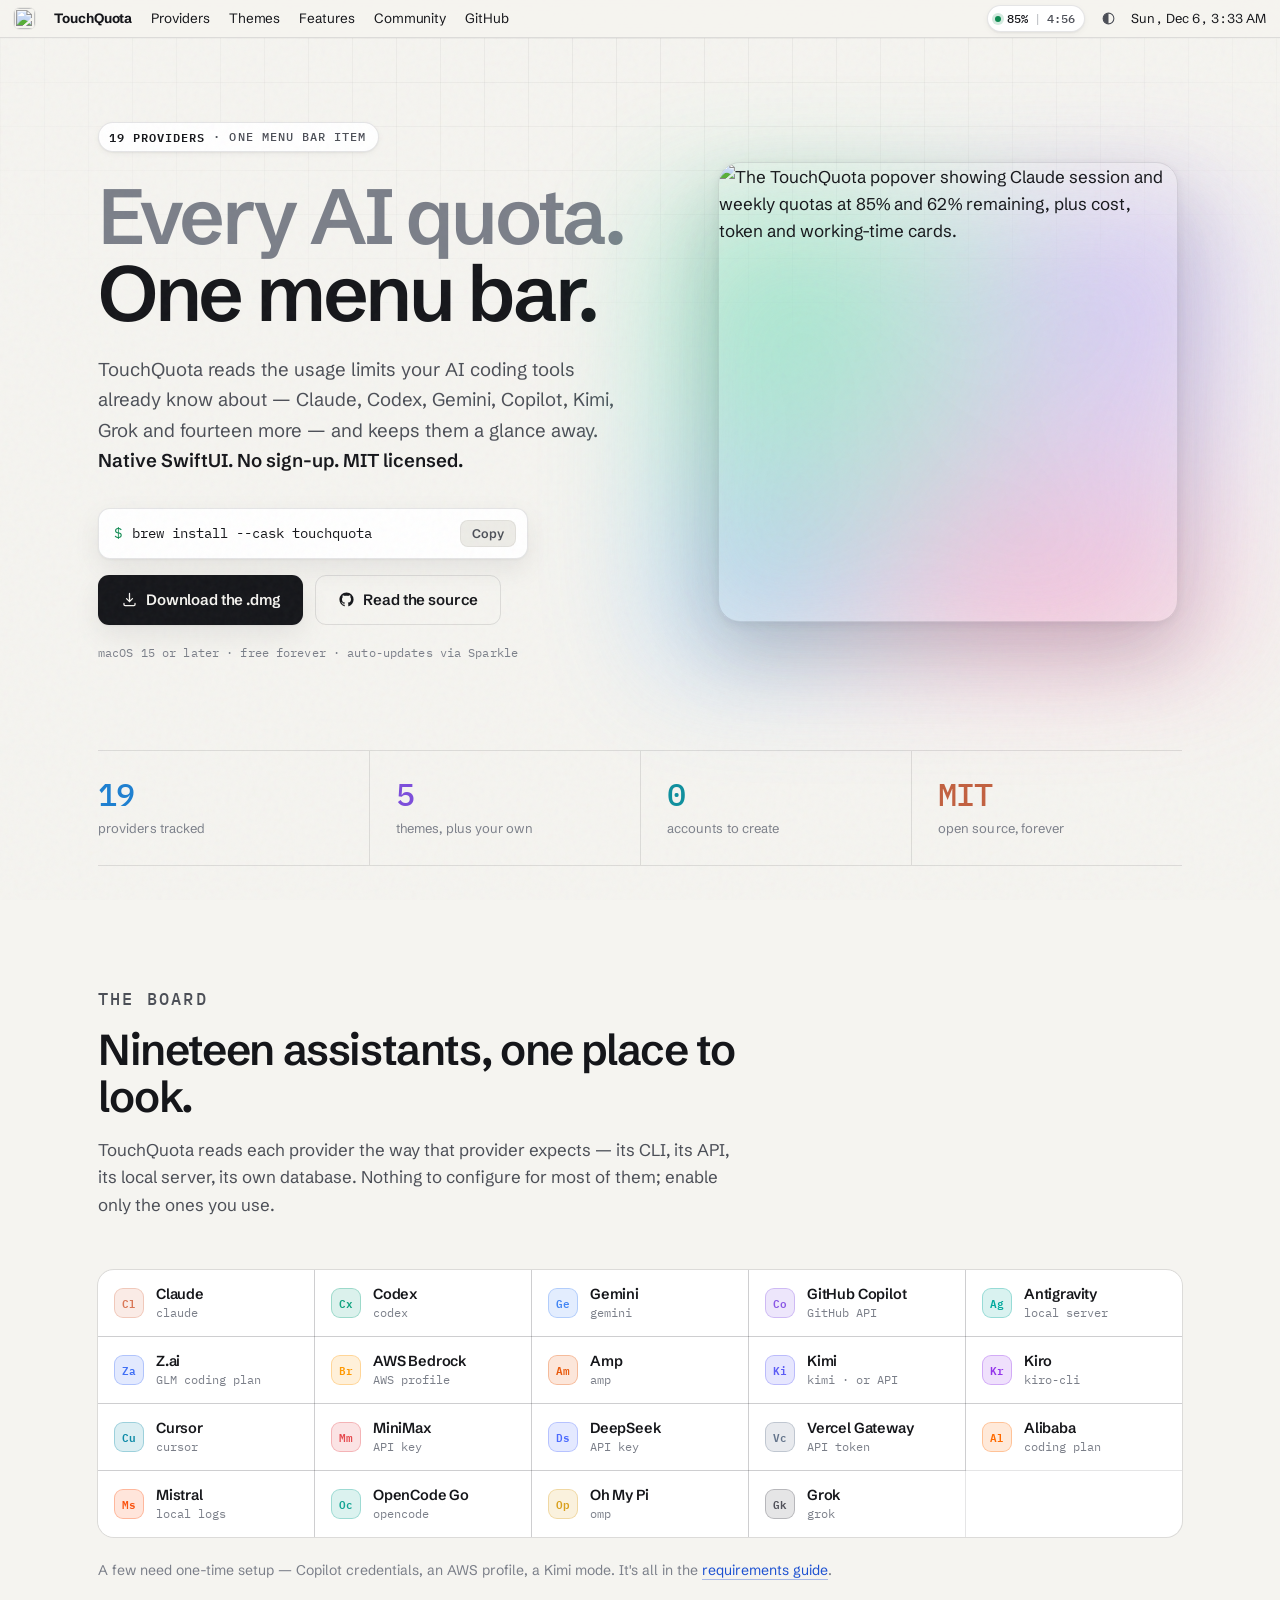
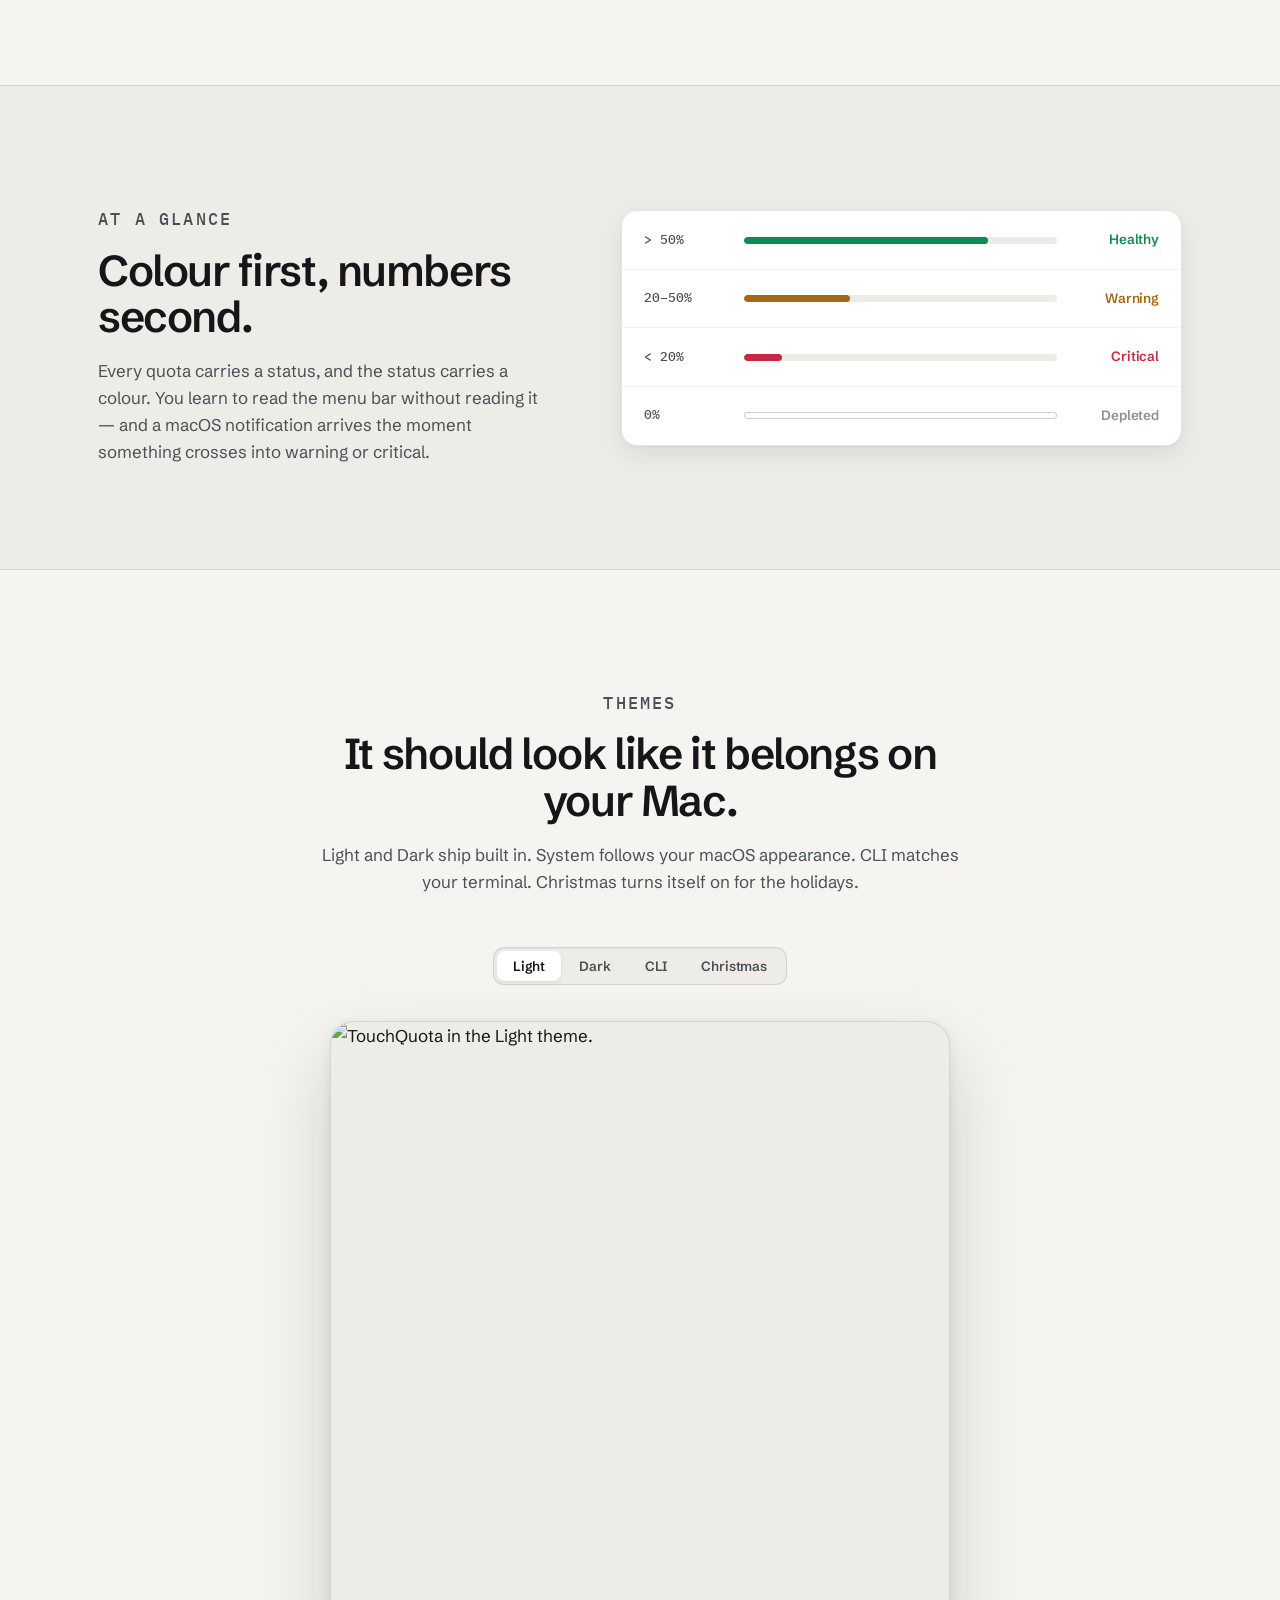
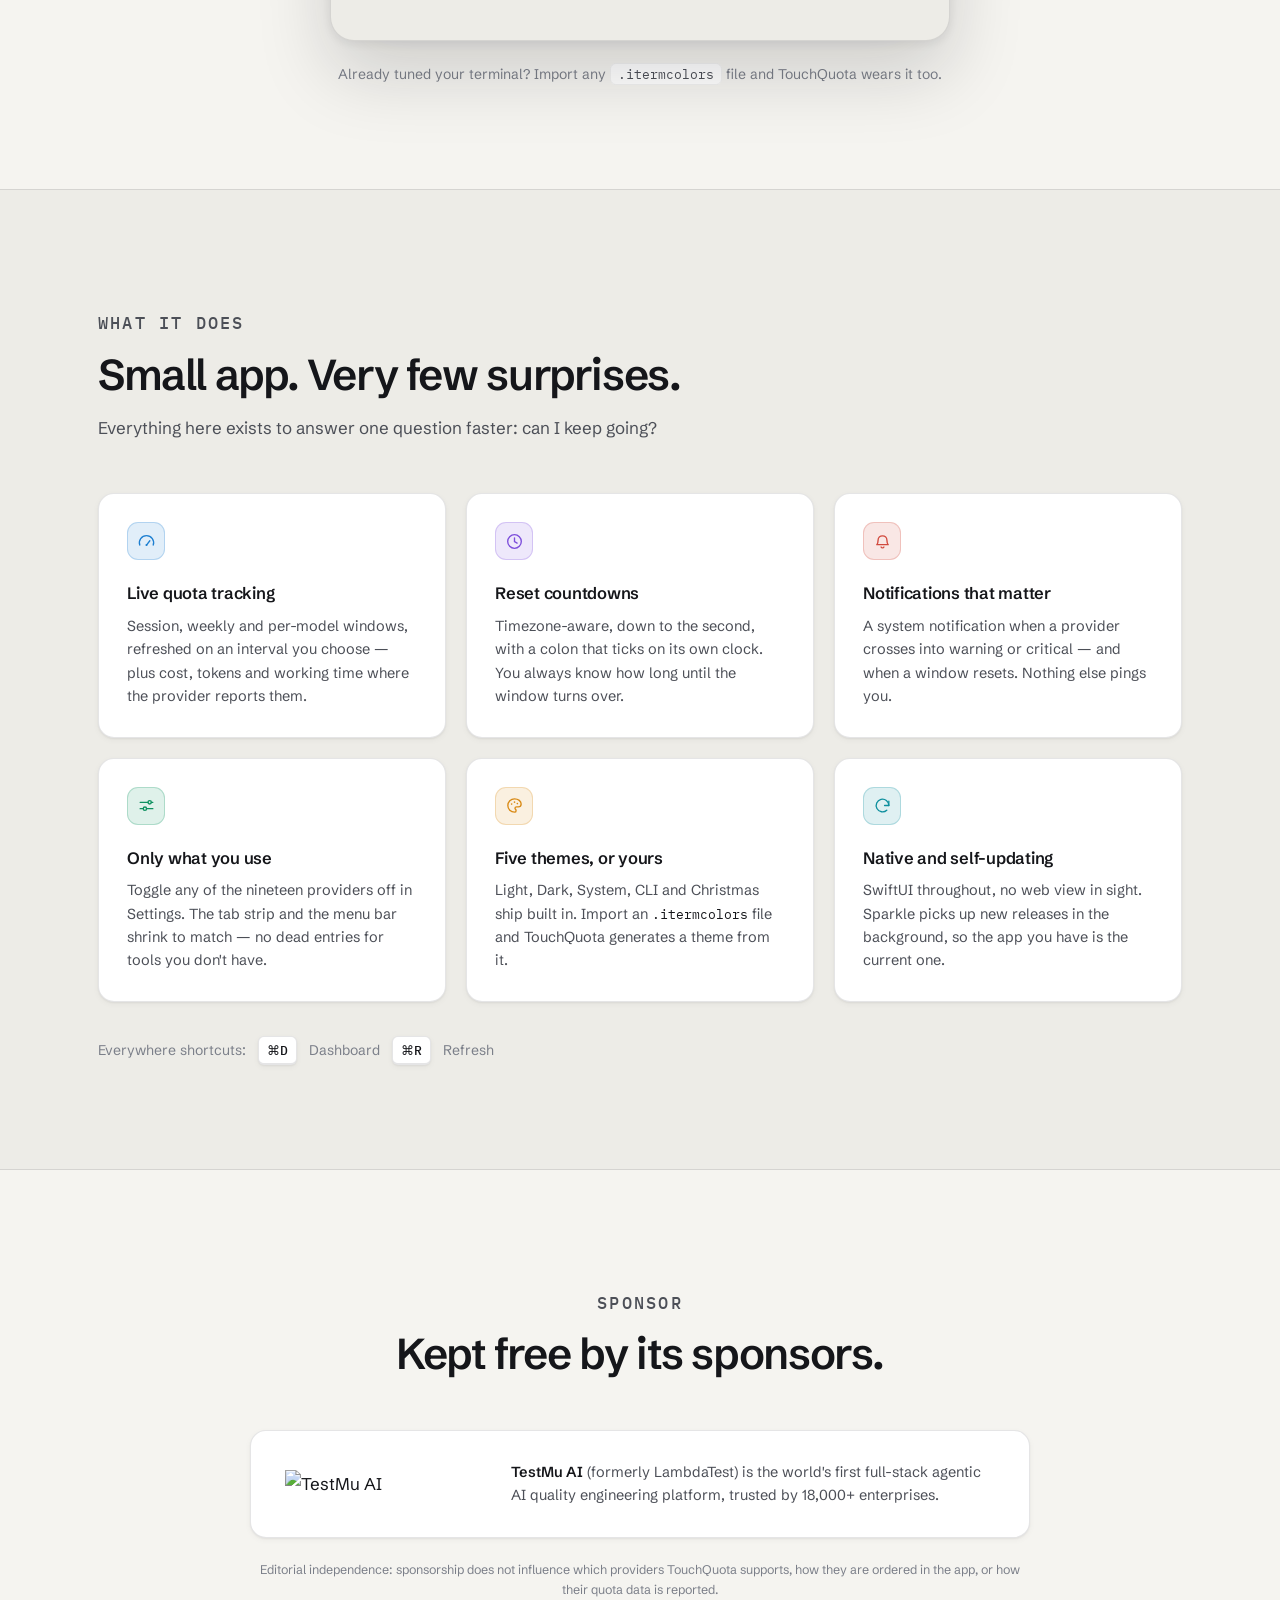
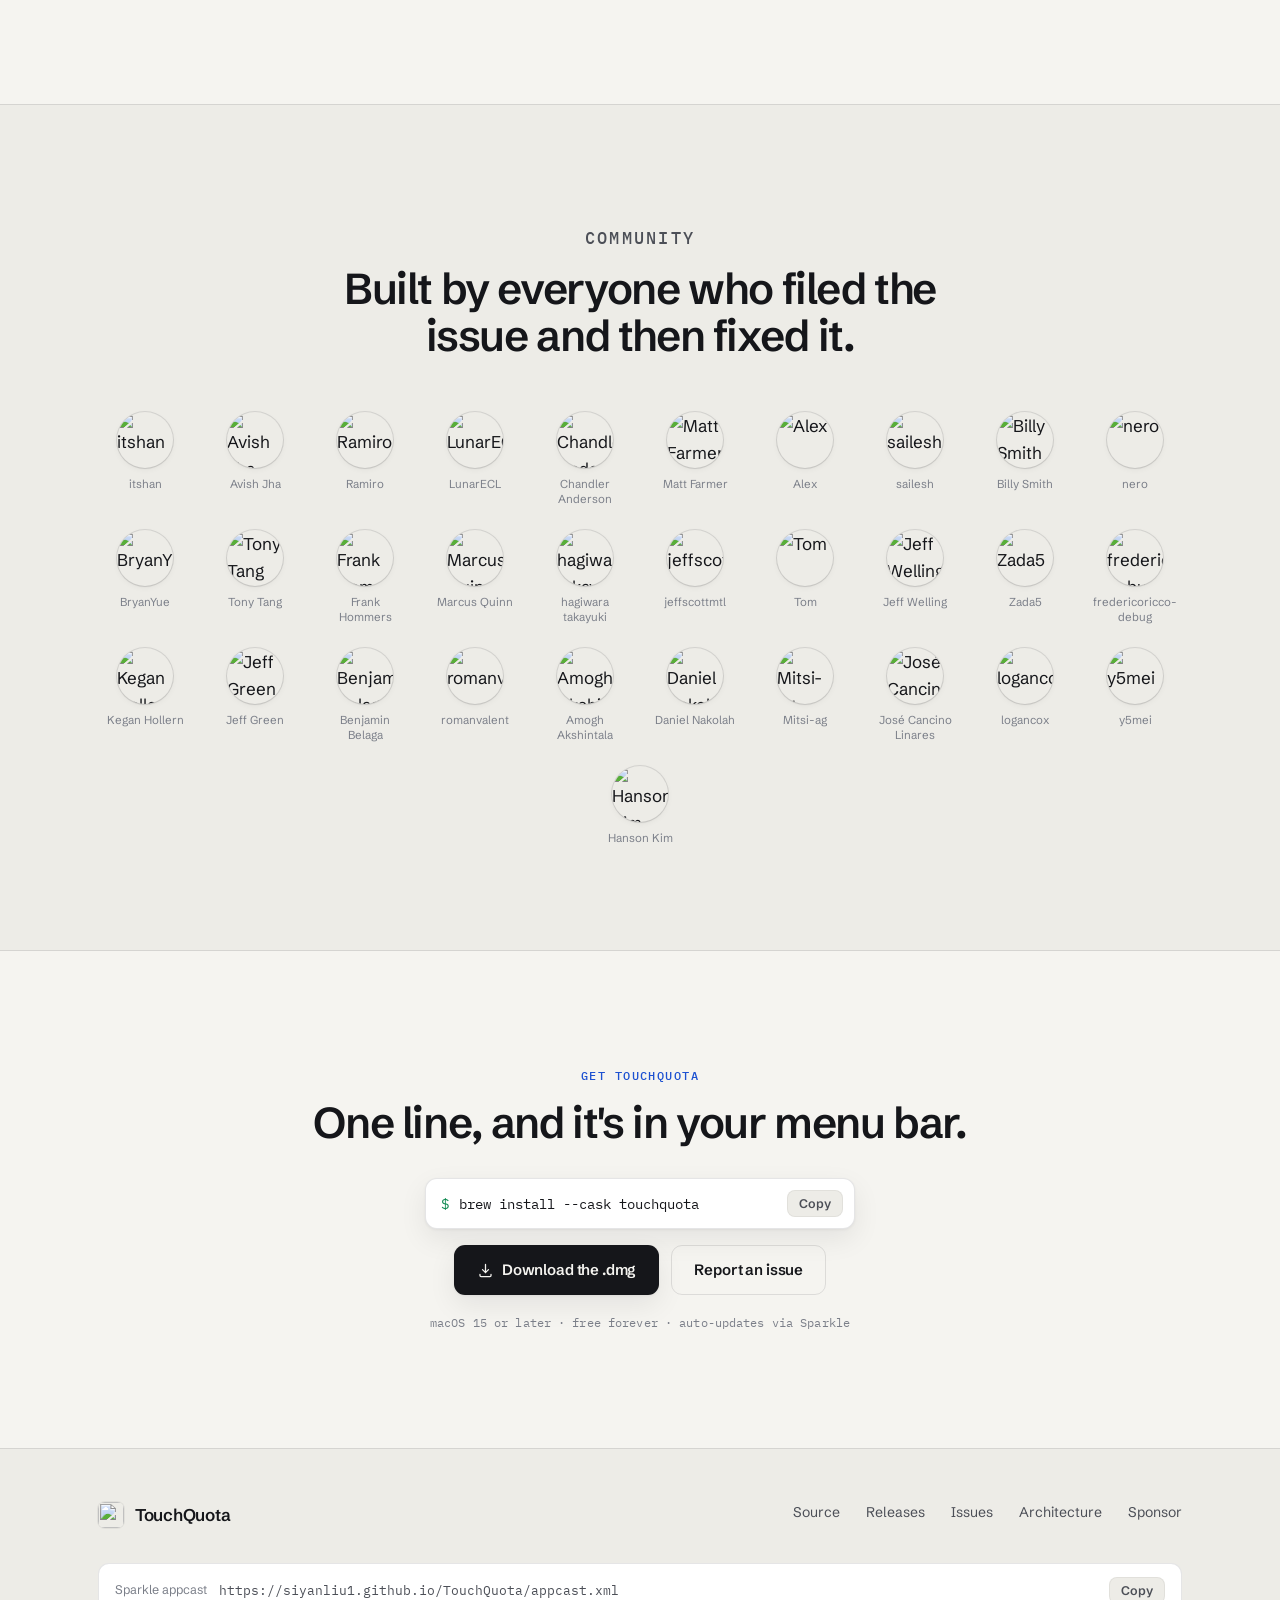
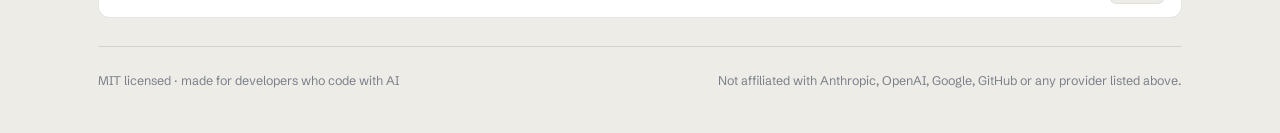
==== docs/index.html @ c786a325 "chore: rename the app to TouchQuota The fork shipped under upstream's identity, which was more than " ====
<!DOCTYPE html>
<html lang="en">
<head>
    <meta charset="UTF-8">
    <meta name="viewport" content="width=device-width, initial-scale=1.0">
    <title>TouchQuota — every AI quota, one macOS menu bar</title>
    <meta name="description" content="TouchQuota is a native macOS menu bar app that tracks usage quotas across 19 AI coding assistants — Claude, Codex, Gemini, Copilot, Kimi, Grok and more. Free, open source, MIT licensed.">
    <link rel="icon" href="app-icon.png" type="image/png">
    <link rel="apple-touch-icon" href="app-icon.png">
    <meta property="og:title" content="TouchQuota — every AI quota, one macOS menu bar">
    <meta property="og:description" content="Track usage quotas across 19 AI coding assistants from your macOS menu bar. Native SwiftUI, free and open source.">
    <meta property="og:image" content="https://siyanliu1.github.io/TouchQuota/screenshots/screenshot-latest.png">
    <meta property="og:type" content="website">
    <meta name="twitter:card" content="summary_large_image">
    <link rel="preconnect" href="https://fonts.googleapis.com">
    <link rel="preconnect" href="https://fonts.gstatic.com" crossorigin>
    <link href="https://fonts.googleapis.com/css2?family=Schibsted+Grotesk:wght@400..900&family=IBM+Plex+Mono:wght@400;500;600&display=swap" rel="stylesheet">
    <script>
        /* Runs before first paint: with no stored choice the page just follows
           prefers-color-scheme, the same way the app's System theme does. */
        document.documentElement.classList.add('js');
        try {
            var m = localStorage.getItem('touchquota-appearance');
            if (m === 'light' || m === 'dark') document.documentElement.setAttribute('data-theme', m);
        } catch (e) {}
    </script>
    <style>
        /* ───────────────────────────────────────────────
           Tokens — light is the default, dark is a swap.
           ─────────────────────────────────────────────── */
        :root {
            color-scheme: light;

            --paper: #f5f4f0;
            --paper-2: #edece7;
            --surface: #ffffff;
            --surface-2: #fbfaf8;
            --ink: #15161a;
            --ink-2: #4c4f57;
            --ink-3: #7b7f89;
            --hair: rgba(20, 22, 28, 0.11);
            --hair-2: rgba(20, 22, 28, 0.055);
            --azure: #1d51d1;
            --azure-ink: #ffffff;
            --azure-soft: rgba(29, 81, 209, 0.09);

            --ok: #0f8a51;
            --warn: #a56812;
            --crit: #c72840;
            --gone: #8b8f98;

            /* Provider marks are lightened by this much on dark surfaces so
               near-black brand colours stay legible. */
            --mark-tint: #ffffff;
            --mark-tint-amt: 0%;

            --shadow-1: 0 1px 2px rgba(16, 18, 24, 0.05), 0 2px 6px rgba(16, 18, 24, 0.045);
            --shadow-2: 0 1px 3px rgba(16, 18, 24, 0.05), 0 10px 28px rgba(16, 18, 24, 0.075);
            --shadow-3: 0 3px 10px rgba(16, 18, 24, 0.07), 0 32px 72px rgba(16, 18, 24, 0.17);
            --grain: 0.038;
            --bloom: 0.42;

            --sans: 'Schibsted Grotesk', -apple-system, BlinkMacSystemFont, sans-serif;
            --mono: 'IBM Plex Mono', ui-monospace, SFMono-Regular, monospace;
            --bar-h: 38px;
        }

        @media (prefers-color-scheme: dark) {
            :root:not([data-theme="light"]) {
                color-scheme: dark;
                --paper: #0b0c0f;
                --paper-2: #121419;
                --surface: #15171d;
                --surface-2: #1a1d24;
                --ink: #eceef2;
                --ink-2: #a5aab5;
                --ink-3: #7a808c;
                --hair: rgba(255, 255, 255, 0.115);
                --hair-2: rgba(255, 255, 255, 0.06);
                --azure: #7ea9ff;
                --azure-ink: #071022;
                --azure-soft: rgba(126, 169, 255, 0.13);
                --ok: #3ecf8e;
                --warn: #e2a53c;
                --crit: #f2647a;
                --gone: #7c828d;
                --shadow-1: 0 1px 2px rgba(0, 0, 0, 0.4);
                --shadow-2: 0 2px 6px rgba(0, 0, 0, 0.45), 0 12px 30px rgba(0, 0, 0, 0.4);
                --shadow-3: 0 4px 14px rgba(0, 0, 0, 0.5), 0 36px 80px rgba(0, 0, 0, 0.6);
                --mark-tint-amt: 32%;
                --grain: 0.055;
                --bloom: 0.3;
            }
        }

        :root[data-theme="dark"] {
            color-scheme: dark;
            --paper: #0b0c0f;
            --paper-2: #121419;
            --surface: #15171d;
            --surface-2: #1a1d24;
            --ink: #eceef2;
            --ink-2: #a5aab5;
            --ink-3: #7a808c;
            --hair: rgba(255, 255, 255, 0.115);
            --hair-2: rgba(255, 255, 255, 0.06);
            --azure: #7ea9ff;
            --azure-ink: #071022;
            --azure-soft: rgba(126, 169, 255, 0.13);
            --ok: #3ecf8e;
            --warn: #e2a53c;
            --crit: #f2647a;
            --gone: #7c828d;
            --shadow-1: 0 1px 2px rgba(0, 0, 0, 0.4);
            --shadow-2: 0 2px 6px rgba(0, 0, 0, 0.45), 0 12px 30px rgba(0, 0, 0, 0.4);
            --shadow-3: 0 4px 14px rgba(0, 0, 0, 0.5), 0 36px 80px rgba(0, 0, 0, 0.6);
            --mark-tint-amt: 32%;
            --grain: 0.055;
            --bloom: 0.3;
        }

        *, *::before, *::after { box-sizing: border-box; }
        * { margin: 0; padding: 0; }

        html { scroll-behavior: smooth; scroll-padding-top: calc(var(--bar-h) + 24px); }

        body {
            font-family: var(--sans);
            font-size: 17px;
            line-height: 1.6;
            color: var(--ink);
            background: var(--paper);
            -webkit-font-smoothing: antialiased;
            text-rendering: optimizeLegibility;
            overflow-x: hidden;
            padding-top: var(--bar-h);
        }

        /* Paper grain — keeps the flat light canvas from feeling like a blank div. */
        body::after {
            content: '';
            position: fixed;
            inset: 0;
            z-index: 900;
            pointer-events: none;
            opacity: var(--grain);
            background-image: url("data:image/svg+xml,%3Csvg viewBox='0 0 200 200' xmlns='http://www.w3.org/2000/svg'%3E%3Cfilter id='n'%3E%3CfeTurbulence type='fractalNoise' baseFrequency='0.85' numOctaves='3' stitchTiles='stitch'/%3E%3C/filter%3E%3Crect width='100%25' height='100%25' filter='url(%23n)'/%3E%3C/svg%3E");
        }

        a { color: inherit; text-decoration: none; }

        /* width/height attributes are there to reserve layout space; without this
           the height attribute wins as a presentational hint and stretches the image. */
        img { display: block; max-width: 100%; height: auto; }

        code, kbd, .mono { font-family: var(--mono); font-feature-settings: "zero" 1; }

        .wrap { width: 100%; max-width: 1140px; margin: 0 auto; padding: 0 28px; }

        ::selection { background: var(--azure); color: var(--azure-ink); }

        :focus-visible { outline: 2px solid var(--azure); outline-offset: 3px; border-radius: 4px; }

        /* ───────────────────────────────────────────────
           The nav is a macOS menu bar. The product lives
           in one, so the page wears one.
           ─────────────────────────────────────────────── */
        .menubar {
            position: fixed;
            top: 0; left: 0; right: 0;
            height: var(--bar-h);
            z-index: 1000;
            background: color-mix(in srgb, var(--paper) 78%, transparent);
            backdrop-filter: saturate(180%) blur(20px);
            -webkit-backdrop-filter: saturate(180%) blur(20px);
            border-bottom: 1px solid var(--hair);
        }

        .mb-inner {
            height: 100%;
            max-width: 1400px;
            margin: 0 auto;
            padding: 0 14px;
            display: flex;
            align-items: center;
            gap: 4px;
        }

        .mb-logo {
            width: 21px; height: 21px;
            border-radius: 6px;
            margin-right: 6px;
            flex-shrink: 0;
            box-shadow: 0 0 0 1px var(--hair-2);
        }

        .mb-menus { display: flex; align-items: center; gap: 1px; }

        .mb-menus a {
            font-size: 13.5px;
            letter-spacing: -0.005em;
            color: var(--ink);
            padding: 4px 9px;
            border-radius: 6px;
            transition: background-color 0.12s ease, color 0.12s ease;
            white-space: nowrap;
        }

        .mb-menus a:hover { background: var(--azure); color: var(--azure-ink); }
        .mb-app { font-weight: 700; }

        .mb-extras {
            margin-left: auto;
            display: flex;
            align-items: center;
            gap: 10px;
        }

        /* The menu bar extra: a live illustration of TouchQuota itself. */
        .mb-quota {
            display: inline-flex;
            align-items: center;
            gap: 6px;
            font-family: var(--mono);
            font-size: 12px;
            font-weight: 500;
            padding: 3px 9px 3px 7px;
            border-radius: 100px;
            border: 1px solid var(--hair);
            background: var(--surface);
            box-shadow: var(--shadow-1);
        }

        .mb-quota:hover { border-color: color-mix(in srgb, var(--ok) 45%, var(--hair)); }

        .mb-dot {
            width: 6px; height: 6px;
            border-radius: 50%;
            background: var(--ok);
            box-shadow: 0 0 0 3px color-mix(in srgb, var(--ok) 18%, transparent);
        }

        .mb-quota .pct { color: var(--ink); }
        .mb-quota .sep { color: var(--ink-3); opacity: 0.45; }
        .mb-quota .cd { color: var(--ink-2); font-variant-numeric: tabular-nums; }
        .mb-quota .colon { animation: colon-pulse 1s ease-in-out infinite; }

        @keyframes colon-pulse { 0%, 100% { opacity: 1; } 50% { opacity: 0.2; } }

        .mb-btn {
            display: inline-flex;
            align-items: center;
            justify-content: center;
            width: 26px; height: 22px;
            border: 0;
            background: transparent;
            color: var(--ink-2);
            border-radius: 6px;
            cursor: pointer;
            transition: background-color 0.12s ease, color 0.12s ease;
        }

        .mb-btn:hover { background: var(--azure); color: var(--azure-ink); }
        .mb-btn svg { width: 15px; height: 15px; display: none; }
        .mb-btn[data-mode="auto"] .ico-auto,
        .mb-btn[data-mode="light"] .ico-light,
        .mb-btn[data-mode="dark"] .ico-dark { display: block; }

        .mb-clock {
            font-size: 13px;
            color: var(--ink);
            font-variant-numeric: tabular-nums;
            white-space: nowrap;
        }

        .mb-get {
            display: none;
            font-size: 13px;
            font-weight: 600;
            padding: 3px 11px;
            border-radius: 100px;
            background: var(--ink);
            color: var(--paper);
        }

        /* ───────────────────────────────────────────────
           Hero
           ─────────────────────────────────────────────── */
        .hero { position: relative; padding: 84px 0 0; overflow: hidden; }

        .hero::before {
            content: '';
            position: absolute;
            inset: 0 0 auto 0;
            height: 620px;
            background-image:
                linear-gradient(var(--hair-2) 1px, transparent 1px),
                linear-gradient(90deg, var(--hair-2) 1px, transparent 1px);
            background-size: 44px 44px;
            mask-image: radial-gradient(ellipse 90% 70% at 50% 0%, #000 0%, transparent 75%);
            -webkit-mask-image: radial-gradient(ellipse 90% 70% at 50% 0%, #000 0%, transparent 75%);
            pointer-events: none;
        }

        .hero-grid {
            position: relative;
            display: grid;
            grid-template-columns: minmax(0, 1fr) minmax(0, 0.86fr);
            gap: 72px;
            align-items: center;
        }

        .eyebrow {
            display: inline-flex;
            align-items: center;
            gap: 8px;
            font-family: var(--mono);
            font-size: 11.5px;
            font-weight: 500;
            letter-spacing: 0.09em;
            text-transform: uppercase;
            color: var(--ink-2);
            padding: 5px 12px 5px 10px;
            border: 1px solid var(--hair);
            border-radius: 100px;
            background: var(--surface);
            box-shadow: var(--shadow-1);
        }

        .eyebrow b { color: var(--ink); font-weight: 600; }

        h1 {
            margin: 26px 0 0;
            font-size: clamp(2.85rem, 6.1vw, 4.9rem);
            font-weight: 600;
            line-height: 0.98;
            letter-spacing: -0.042em;
        }

        h1 .quiet { display: block; color: var(--ink-3); }
        h1 .loud { display: block; color: var(--ink); }

        .lede {
            margin-top: 24px;
            max-width: 30em;
            font-size: 1.16rem;
            line-height: 1.62;
            color: var(--ink-2);
        }

        .lede strong { color: var(--ink); font-weight: 600; }

        /* Install: the terminal line is the primary call to action. */
        .term {
            margin-top: 32px;
            display: flex;
            align-items: center;
            gap: 10px;
            max-width: 430px;
            padding: 11px 11px 11px 15px;
            background: var(--surface);
            border: 1px solid var(--hair);
            border-radius: 12px;
            box-shadow: var(--shadow-2);
        }

        .term .prompt { color: var(--ok); font-family: var(--mono); font-size: 14px; user-select: none; }
        .term code { flex: 1; min-width: 0; font-size: 14px; text-align: left; color: var(--ink); overflow-x: auto; white-space: nowrap; }

        .copy {
            flex-shrink: 0;
            font-family: var(--sans);
            font-size: 12.5px;
            font-weight: 600;
            color: var(--ink-2);
            background: var(--paper-2);
            border: 1px solid var(--hair-2);
            border-radius: 8px;
            padding: 5px 11px;
            cursor: pointer;
            transition: color 0.15s ease, background-color 0.15s ease, border-color 0.15s ease;
        }

        .copy:hover { color: var(--ink); border-color: var(--hair); }
        .copy[data-copied="1"] { color: var(--ok); border-color: color-mix(in srgb, var(--ok) 40%, transparent); }

        .actions { margin-top: 16px; display: flex; align-items: center; gap: 12px; flex-wrap: wrap; }

        .btn {
            display: inline-flex;
            align-items: center;
            gap: 8px;
            font-size: 15px;
            font-weight: 600;
            letter-spacing: -0.01em;
            padding: 12px 22px;
            border-radius: 11px;
            border: 1px solid transparent;
            transition: transform 0.18s ease, box-shadow 0.18s ease, background-color 0.18s ease, border-color 0.18s ease;
        }

        .btn svg { width: 17px; height: 17px; }

        .btn-primary { background: var(--ink); color: var(--paper); box-shadow: var(--shadow-2); }
        .btn-primary:hover { transform: translateY(-1px); box-shadow: var(--shadow-3); }

        .btn-ghost { background: transparent; border-color: var(--hair); color: var(--ink); }
        .btn-ghost:hover { background: var(--surface); border-color: var(--ink-3); }

        .req {
            margin-top: 18px;
            font-family: var(--mono);
            font-size: 12px;
            color: var(--ink-3);
            letter-spacing: 0.01em;
        }

        /* Product shot */
        .shot { position: relative; justify-self: center; width: 100%; max-width: 460px; }

        .shot .bloom {
            position: absolute;
            inset: 6% -14% -10% -14%;
            z-index: 0;
            opacity: var(--bloom);
            filter: blur(58px);
            background:
                radial-gradient(circle at 22% 26%, #34d399 0%, transparent 55%),
                radial-gradient(circle at 78% 22%, #a78bfa 0%, transparent 55%),
                radial-gradient(circle at 68% 82%, #f472b6 0%, transparent 55%),
                radial-gradient(circle at 18% 76%, #60a5fa 0%, transparent 55%);
            pointer-events: none;
        }

        .shot img {
            position: relative;
            z-index: 1;
            display: block;
            width: 100%;
            border-radius: 22px;
            border: 1px solid var(--hair);
            box-shadow: var(--shadow-3);
            animation: hover-drift 9s ease-in-out infinite;
        }

        @keyframes hover-drift { 0%, 100% { transform: translateY(0); } 50% { transform: translateY(-10px); } }

        /* Stat rail */
        .stats {
            position: relative;
            margin-top: 88px;
            border-top: 1px solid var(--hair);
            border-bottom: 1px solid var(--hair);
            display: grid;
            grid-template-columns: repeat(4, 1fr);
        }

        .stat { padding: 26px 4px 26px 26px; border-left: 1px solid var(--hair); }
        .stat:first-child { border-left: 0; padding-left: 0; }

        /* Hues here are decorative. Green/amber/red stay reserved for quota status,
           so they never appear as ornament. */
        .stat b {
            display: block;
            color: color-mix(in srgb, var(--h, var(--ink)), var(--mark-tint) var(--mark-tint-amt));
            font-family: var(--mono);
            font-size: clamp(1.5rem, 3vw, 2rem);
            font-weight: 500;
            letter-spacing: -0.03em;
            line-height: 1.1;
        }

        .stat span {
            display: block;
            margin-top: 6px;
            font-size: 13px;
            color: var(--ink-3);
            letter-spacing: 0.005em;
        }

        /* ───────────────────────────────────────────────
           Section furniture
           ─────────────────────────────────────────────── */
        section { position: relative; }

        .band { padding: 104px 0; }
        .band-alt { background: var(--paper-2); border-block: 1px solid var(--hair); }

        .head { max-width: 640px; margin-bottom: 52px; }
        .head.center { margin-inline: auto; text-align: center; }

        .kicker {
            font-family: var(--mono);
            font-size: 11.5px;
            font-weight: 500;
            letter-spacing: 0.13em;
            text-transform: uppercase;
            color: var(--azure);
        }

        h2 {
            margin-top: 14px;
            font-size: clamp(1.9rem, 3.7vw, 2.7rem);
            font-weight: 600;
            line-height: 1.08;
            letter-spacing: -0.032em;
        }

        .head p { margin-top: 16px; font-size: 1.06rem; color: var(--ink-2); }

        /* ───────────────────────────────────────────────
           Provider board
           ─────────────────────────────────────────────── */
        /* Hairlines live on the cells, not in the gaps — so a short last row
           reads as the board simply ending, not as a grey hole. */
        .pv-grid {
            display: grid;
            grid-template-columns: repeat(auto-fill, minmax(214px, 1fr));
            gap: 1px;
            background: var(--surface);
            border-radius: 16px;
            overflow: hidden;
            box-shadow: 0 0 0 1px var(--hair);
        }

        /* --mc is --m, lightened just enough for whichever surface it lands on. */
        .pv { --mc: color-mix(in srgb, var(--m), var(--mark-tint) var(--mark-tint-amt)); }

        .pv {
            display: flex;
            align-items: center;
            gap: 12px;
            padding: 15px 16px;
            background: var(--surface);
            box-shadow: 0 0 0 1px var(--hair);
            transition: background-color 0.2s ease;
        }

        .pv:hover { background: var(--surface-2); }

        .pv-mark {
            flex-shrink: 0;
            width: 30px; height: 30px;
            border-radius: 9px;
            display: grid;
            place-items: center;
            font-family: var(--mono);
            font-size: 11px;
            font-weight: 600;
            letter-spacing: 0.01em;
            color: var(--mc);
            background: color-mix(in srgb, var(--m) 15%, transparent);
            border: 1px solid color-mix(in srgb, var(--m) 30%, transparent);
            transition: background-color 0.22s ease, border-color 0.22s ease, transform 0.22s ease;
        }

        .pv:hover .pv-mark {
            background: color-mix(in srgb, var(--m) 19%, transparent);
            border-color: color-mix(in srgb, var(--m) 44%, transparent);
        }

        .pv-name { display: block; font-size: 14.5px; font-weight: 600; letter-spacing: -0.012em; line-height: 1.3; }
        .pv-src { display: block; font-family: var(--mono); font-size: 11.5px; color: var(--ink-3); line-height: 1.5; }

        .pv-note { margin-top: 22px; font-size: 14px; color: var(--ink-3); }
        .pv-note a { color: var(--azure); border-bottom: 1px solid color-mix(in srgb, var(--azure) 35%, transparent); }

        /* ───────────────────────────────────────────────
           Threshold legend — the app's colour language
           ─────────────────────────────────────────────── */
        .legend-layout { display: grid; grid-template-columns: minmax(0, 0.9fr) minmax(0, 1.1fr); gap: 64px; align-items: center; }

        .legend {
            border: 1px solid var(--hair);
            border-radius: 16px;
            background: var(--surface);
            box-shadow: var(--shadow-2);
            overflow: hidden;
        }

        .lg-row {
            display: grid;
            grid-template-columns: 82px 1fr 84px;
            gap: 18px;
            align-items: center;
            padding: 18px 22px;
            border-top: 1px solid var(--hair-2);
        }

        .lg-row:first-child { border-top: 0; }

        .lg-range { font-family: var(--mono); font-size: 13px; font-weight: 500; color: var(--ink-2); font-variant-numeric: tabular-nums; }

        .meter { height: 7px; border-radius: 100px; background: var(--paper-2); overflow: hidden; }
        .meter i { display: block; height: 100%; width: 0; border-radius: 100px; background: var(--c); transition: width 1.1s cubic-bezier(0.2, 0.8, 0.2, 1); }
        .in-view .meter i { width: var(--w); }

        /* Depleted is genuinely empty — dash the track so it reads as intent, not a bug. */
        .lg-row.empty .meter { background: transparent; box-shadow: inset 0 0 0 1px color-mix(in srgb, var(--gone) 42%, transparent); }

        .lg-label { font-size: 13.5px; font-weight: 600; color: var(--c); text-align: right; letter-spacing: -0.01em; }

        /* ───────────────────────────────────────────────
           Themes
           ─────────────────────────────────────────────── */
        .seg {
            display: inline-flex;
            padding: 3px;
            gap: 2px;
            background: var(--paper-2);
            border: 1px solid var(--hair);
            border-radius: 11px;
            box-shadow: inset 0 1px 2px var(--hair-2);
        }

        .seg button {
            font-family: var(--sans);
            font-size: 13.5px;
            font-weight: 600;
            letter-spacing: -0.01em;
            color: var(--ink-2);
            background: transparent;
            border: 0;
            border-radius: 8px;
            padding: 7px 16px;
            cursor: pointer;
            transition: color 0.18s ease, background-color 0.18s ease, box-shadow 0.18s ease;
        }

        .seg button:hover { color: var(--ink); }
        .seg button[aria-pressed="true"] { background: var(--surface); color: var(--ink); box-shadow: var(--shadow-1); }

        .theme-stage {
            position: relative;
            margin-top: 36px;
            aspect-ratio: 1 / 1;
            max-width: 620px;
            margin-inline: auto;
            border-radius: 24px;
            overflow: hidden;
            border: 1px solid var(--hair);
            box-shadow: var(--shadow-3);
            background: var(--paper-2);
        }

        .theme-stage img {
            position: absolute;
            inset: 0;
            width: 100%; height: 100%;
            object-fit: cover;
            opacity: 0;
            transition: opacity 0.45s ease;
        }

        .theme-stage img[data-active="1"] { opacity: 1; }

        .theme-cap { margin-top: 22px; text-align: center; font-size: 14px; color: var(--ink-3); }
        .theme-cap code { color: var(--ink-2); font-size: 12.5px; background: var(--surface); padding: 2px 7px; border-radius: 6px; border: 1px solid var(--hair-2); }

        /* ───────────────────────────────────────────────
           Features
           ─────────────────────────────────────────────── */
        .feat-grid { display: grid; grid-template-columns: repeat(auto-fit, minmax(290px, 1fr)); gap: 20px; }

        .feat {
            padding: 28px;
            background: var(--surface);
            border: 1px solid var(--hair);
            border-radius: 16px;
            box-shadow: var(--shadow-1);
            transition: transform 0.25s ease, box-shadow 0.25s ease, border-color 0.25s ease;
        }

        .feat:hover { transform: translateY(-3px); box-shadow: var(--shadow-2); border-color: var(--ink-3); }

        .feat-ico {
            width: 38px; height: 38px;
            border-radius: 11px;
            display: grid;
            place-items: center;
            color: color-mix(in srgb, var(--f), var(--mark-tint) var(--mark-tint-amt));
            background: color-mix(in srgb, var(--f) 13%, transparent);
            box-shadow: inset 0 0 0 1px color-mix(in srgb, var(--f) 24%, transparent);
            margin-bottom: 20px;
            transition: background-color 0.25s ease;
        }

        .feat { --f: var(--azure); }
        .feat:hover .feat-ico { background: color-mix(in srgb, var(--f) 20%, transparent); }

        .feat-ico svg { width: 19px; height: 19px; }

        .feat h3 { font-size: 1.03rem; font-weight: 600; letter-spacing: -0.015em; margin-bottom: 8px; }
        .feat p { font-size: 14.5px; line-height: 1.62; color: var(--ink-2); }
        .feat p code { font-size: 13px; color: var(--ink); }

        .keys { margin-top: 34px; display: flex; align-items: center; gap: 12px; flex-wrap: wrap; font-size: 14px; color: var(--ink-3); }

        kbd {
            font-size: 12.5px;
            font-weight: 500;
            color: var(--ink);
            background: var(--surface);
            border: 1px solid var(--hair);
            border-bottom-width: 2px;
            border-radius: 6px;
            padding: 3px 8px;
            box-shadow: var(--shadow-1);
        }

        /* ───────────────────────────────────────────────
           Sponsor
           ─────────────────────────────────────────────── */
        .sponsor-card {
            display: flex;
            align-items: center;
            gap: 36px;
            max-width: 780px;
            margin: 0 auto;
            padding: 30px 34px;
            background: var(--surface);
            border: 1px solid var(--hair);
            border-radius: 16px;
            box-shadow: var(--shadow-1);
            transition: border-color 0.25s ease, box-shadow 0.25s ease, transform 0.25s ease;
        }

        .sponsor-card:hover { border-color: var(--ink-3); box-shadow: var(--shadow-2); transform: translateY(-2px); }

        /* Swapped by CSS, not by <picture media>, so the in-page theme toggle
           reaches it too — a media query only ever sees the system preference. */
        .sponsor-logo { width: 190px; flex-shrink: 0; }
        .sponsor-logo img { width: 100%; }
        .sponsor-logo .on-dark { display: none; }
        :root[data-theme="dark"] .sponsor-logo .on-light { display: none; }
        :root[data-theme="dark"] .sponsor-logo .on-dark { display: block; }
        @media (prefers-color-scheme: dark) {
            :root:not([data-theme="light"]) .sponsor-logo .on-light { display: none; }
            :root:not([data-theme="light"]) .sponsor-logo .on-dark { display: block; }
        }
        .sponsor-card p { font-size: 14.5px; line-height: 1.6; color: var(--ink-2); }
        .sponsor-card strong { color: var(--ink); font-weight: 600; }

        .independence {
            max-width: 780px;
            margin: 22px auto 0;
            font-size: 12.5px;
            line-height: 1.6;
            color: var(--ink-3);
            text-align: center;
        }

        /* ───────────────────────────────────────────────
           Contributors
           ─────────────────────────────────────────────── */
        .contributors-grid { display: flex; justify-content: center; flex-wrap: wrap; gap: 22px 26px; }

        .contributor-card {
            display: flex;
            flex-direction: column;
            align-items: center;
            gap: 9px;
            width: 84px;
            transition: transform 0.22s ease;
        }

        .contributor-card:hover { transform: translateY(-3px); }

        .contributor-avatar {
            width: 56px; height: 56px;
            border-radius: 50%;
            background: var(--paper-2);
            box-shadow: 0 0 0 1px var(--hair), var(--shadow-1);
            transition: box-shadow 0.22s ease;
        }

        .contributor-card:hover .contributor-avatar { box-shadow: 0 0 0 2px var(--azure), var(--shadow-2); }

        .contributor-name {
            font-size: 11.5px;
            line-height: 1.35;
            color: var(--ink-3);
            text-align: center;
            overflow: hidden;
            display: -webkit-box;
            -webkit-line-clamp: 2;
            -webkit-box-orient: vertical;
        }

        .contributor-card:hover .contributor-name { color: var(--ink); }

        /* ───────────────────────────────────────────────
           Closing CTA
           ─────────────────────────────────────────────── */
        .cta { text-align: center; padding: 116px 0; }
        .cta h2 { max-width: 18em; margin-inline: auto; }
        .cta .term { margin-inline: auto; }
        .cta .actions { justify-content: center; }
        .cta .req { text-align: center; }

        /* ───────────────────────────────────────────────
           Footer
           ─────────────────────────────────────────────── */
        footer { border-top: 1px solid var(--hair); background: var(--paper-2); padding: 52px 0 42px; }

        .foot-top { display: flex; justify-content: space-between; align-items: flex-start; gap: 40px; flex-wrap: wrap; }

        .foot-brand { display: flex; align-items: center; gap: 11px; font-weight: 600; letter-spacing: -0.015em; }
        .foot-brand img { width: 26px; height: 26px; border-radius: 7px; box-shadow: 0 0 0 1px var(--hair-2); }

        .foot-links { display: flex; gap: 26px; flex-wrap: wrap; font-size: 14px; }
        .foot-links a { color: var(--ink-2); transition: color 0.15s ease; }
        .foot-links a:hover { color: var(--ink); }

        .appcast {
            margin-top: 34px;
            display: flex;
            align-items: center;
            gap: 12px;
            flex-wrap: wrap;
            padding: 13px 16px;
            border: 1px solid var(--hair);
            border-radius: 11px;
            background: var(--surface);
        }

        .appcast span { font-size: 12.5px; color: var(--ink-3); }
        .appcast code { min-width: 0; font-size: 12.5px; color: var(--ink-2); overflow-x: auto; white-space: nowrap; }
        .appcast .copy { margin-left: auto; }

        .foot-fine {
            margin-top: 28px;
            padding-top: 24px;
            border-top: 1px solid var(--hair);
            display: flex;
            justify-content: space-between;
            gap: 18px;
            flex-wrap: wrap;
            font-size: 12.5px;
            color: var(--ink-3);
        }

        /* ───────────────────────────────────────────────
           Reveal on scroll
           ─────────────────────────────────────────────── */
        /* Reveal is decoration, so it only ever hides content once JS has proven
           it can bring it back. Without JS every section renders as-is. */
        .rise { transition: opacity 0.7s ease, transform 0.7s cubic-bezier(0.2, 0.8, 0.2, 1); }
        .js .rise { opacity: 0; transform: translateY(22px); }
        .js .rise.in-view { opacity: 1; transform: none; }

        .js .hero .rise { opacity: 1; transform: none; animation: rise-in 0.85s cubic-bezier(0.2, 0.8, 0.2, 1) var(--d, 0s) both; }
        @keyframes rise-in { from { opacity: 0; transform: translateY(26px); } to { opacity: 1; transform: none; } }

        /* ───────────────────────────────────────────────
           Responsive
           ─────────────────────────────────────────────── */
        @media (max-width: 1020px) {
            .hero-grid { grid-template-columns: 1fr; gap: 56px; }
            .hero { padding-top: 66px; }
            .lede { max-width: none; }
            .legend-layout { grid-template-columns: 1fr; gap: 44px; }
            .shot { max-width: 420px; }
        }

        @media (max-width: 780px) {
            body { font-size: 16px; }
            .wrap { padding: 0 20px; }
            .mb-menus a:not(.mb-app) { display: none; }
            .mb-clock { display: none; }
            .mb-get { display: inline-flex; }
            .band { padding: 76px 0; }
            .cta { padding: 84px 0; }
            .stats { grid-template-columns: 1fr 1fr; margin-top: 64px; }
            .stat { padding: 20px 4px 20px 20px; }
            .stat:nth-child(3) { border-left: 0; padding-left: 0; }
            .stat:nth-child(3), .stat:nth-child(4) { border-top: 1px solid var(--hair); }
            .sponsor-card { flex-direction: column; text-align: center; gap: 22px; padding: 28px 22px; }
            .lg-row { grid-template-columns: 74px 1fr; gap: 8px 14px; padding: 16px 18px; }
            .lg-label { grid-column: 2; text-align: left; }
            .term { max-width: none; }
            .actions .btn { flex: 1 1 auto; justify-content: center; }
            .foot-fine { flex-direction: column; gap: 8px; }
        }

        @media (max-width: 460px) {
            .mb-quota { display: none; }
            .contributor-card { width: 70px; }
            .contributor-avatar { width: 48px; height: 48px; }
        }

        @media (prefers-reduced-motion: reduce) {
            html { scroll-behavior: auto; }
            *, *::before, *::after { animation-duration: 0.001s !important; animation-iteration-count: 1 !important; transition-duration: 0.001s !important; }
            .js .rise, .js .hero .rise { opacity: 1 !important; transform: none !important; animation: none !important; }
            .meter i { width: var(--w); }
        }
    </style>
</head>
<body>

    <!-- ─── The page wears a menu bar, because the app lives in one ─── -->
    <div class="menubar">
        <div class="mb-inner">
            <img src="app-icon.png" alt="" class="mb-logo" aria-hidden="true">
            <nav class="mb-menus" aria-label="Main">
                <a href="#top" class="mb-app">TouchQuota</a>
                <a href="#providers">Providers</a>
                <a href="#themes">Themes</a>
                <a href="#features">Features</a>
                <a href="#contributors">Community</a>
                <a href="https://github.com/siyanliu1/TouchQuota">GitHub</a>
            </nav>
            <div class="mb-extras">
                <a href="#download" class="mb-quota" title="An illustration of TouchQuota's own menu bar item">
                    <span class="mb-dot" aria-hidden="true"></span>
                    <span class="pct" aria-hidden="true">85%</span>
                    <span class="sep" aria-hidden="true">|</span>
                    <span class="cd" aria-hidden="true">4<span class="colon">:</span><span id="cd-secs">59</span></span>
                    <span class="sr-only" style="position:absolute;width:1px;height:1px;overflow:hidden;clip:rect(0 0 0 0)">Example quota reading</span>
                </a>
                <button class="mb-btn" id="theme-toggle" data-mode="auto" type="button">
                    <svg class="ico-auto" viewBox="0 0 24 24" fill="none" stroke="currentColor" stroke-width="1.7"><circle cx="12" cy="12" r="8.6"/><path d="M12 3.4a8.6 8.6 0 000 17.2z" fill="currentColor" stroke="none"/></svg>
                    <svg class="ico-light" viewBox="0 0 24 24" fill="none" stroke="currentColor" stroke-width="1.7" stroke-linecap="round"><circle cx="12" cy="12" r="4.2"/><path d="M12 2.6v2.2M12 19.2v2.2M2.6 12h2.2M19.2 12h2.2M5.4 5.4l1.6 1.6M17 17l1.6 1.6M18.6 5.4L17 7M7 17l-1.6 1.6"/></svg>
                    <svg class="ico-dark" viewBox="0 0 24 24" fill="none" stroke="currentColor" stroke-width="1.7" stroke-linecap="round"><path d="M20.5 14.6A8.6 8.6 0 019.4 3.5 8.9 8.9 0 1020.5 14.6z"/></svg>
                </button>
                <span class="mb-clock" id="clock" aria-hidden="true"></span>
                <a href="#download" class="mb-get">Get</a>
            </div>
        </div>
    </div>

    <!-- ─── Hero ─── -->
    <header class="hero" id="top">
        <div class="wrap">
            <div class="hero-grid">
                <div class="hero-copy">
                    <p class="eyebrow rise" style="--d:0.05s"><b>19 providers</b> · one menu bar item</p>
                    <h1 class="rise" style="--d:0.12s">
                        <span class="quiet">Every AI quota.</span>
                        <span class="loud">One menu bar.</span>
                    </h1>
                    <p class="lede rise" style="--d:0.2s">
                        TouchQuota reads the usage limits your AI coding tools already know about — Claude,
                        Codex, Gemini, Copilot, Kimi, Grok and fourteen more — and keeps them a glance away.
                        <strong>Native SwiftUI. No sign-up. MIT licensed.</strong>
                    </p>

                    <div class="rise" style="--d:0.28s">
                        <div class="term">
                            <span class="prompt" aria-hidden="true">$</span>
                            <code>brew install --cask touchquota</code>
                            <button class="copy" data-copy="brew install --cask touchquota">Copy</button>
                        </div>
                        <div class="actions">
                            <a href="https://github.com/siyanliu1/TouchQuota/releases/latest" class="btn btn-primary">
                                <svg viewBox="0 0 24 24" fill="none" stroke="currentColor" stroke-width="1.8" stroke-linecap="round" stroke-linejoin="round"><path d="M12 3.5v11.5m0 0l-4.2-4.2M12 15l4.2-4.2"/><path d="M4.2 17.6v1.4a1.5 1.5 0 001.5 1.5h12.6a1.5 1.5 0 001.5-1.5v-1.4"/></svg>
                                Download the .dmg
                            </a>
                            <a href="https://github.com/siyanliu1/TouchQuota" class="btn btn-ghost">
                                <svg viewBox="0 0 24 24" fill="currentColor"><path d="M12 2C6.48 2 2 6.48 2 12c0 4.42 2.87 8.17 6.84 9.5.5.08.66-.23.66-.5v-1.69c-2.77.6-3.36-1.34-3.36-1.34-.46-1.16-1.11-1.47-1.11-1.47-.91-.62.07-.6.07-.6 1 .07 1.53 1.03 1.53 1.03.87 1.52 2.34 1.07 2.91.83.09-.65.35-1.09.63-1.34-2.22-.25-4.55-1.11-4.55-4.92 0-1.11.38-2 1.03-2.71-.1-.25-.45-1.29.1-2.64 0 0 .84-.27 2.75 1.02.79-.22 1.65-.33 2.5-.33.85 0 1.71.11 2.5.33 1.91-1.29 2.75-1.02 2.75-1.02.55 1.35.2 2.39.1 2.64.65.71 1.03 1.6 1.03 2.71 0 3.82-2.34 4.66-4.57 4.91.36.31.69.92.69 1.85V21c0 .27.16.59.67.5C19.14 20.16 22 16.42 22 12A10 10 0 0012 2z"/></svg>
                                Read the source
                            </a>
                        </div>
                        <p class="req">macOS 15 or later · free forever · auto-updates via Sparkle</p>
                    </div>
                </div>

                <div class="shot rise" style="--d:0.36s">
                    <div class="bloom" aria-hidden="true"></div>
                    <img src="screenshots/screenshot-latest.png" width="800" height="800"
                         alt="The TouchQuota popover showing Claude session and weekly quotas at 85% and 62% remaining, plus cost, token and working-time cards.">
                </div>
            </div>

            <div class="stats rise" style="--d:0.48s">
                <div class="stat" style="--h:#1d7fd1"><b>19</b><span>providers tracked</span></div>
                <div class="stat" style="--h:#7c4ddb"><b>5</b><span>themes, plus your own</span></div>
                <div class="stat" style="--h:#0e8f9e"><b>0</b><span>accounts to create</span></div>
                <div class="stat" style="--h:#c2603f"><b>MIT</b><span>open source, forever</span></div>
            </div>
        </div>
    </header>

    <!-- ─── Providers ─── -->
    <section class="band" id="providers">
        <div class="wrap">
            <div class="head rise">
                <p class="kicker">The board</p>
                <h2>Nineteen assistants, one place to look.</h2>
                <p>
                    TouchQuota reads each provider the way that provider expects — its CLI, its API, its local
                    server, its own database. Nothing to configure for most of them; enable only the ones you use.
                </p>
            </div>

            <div class="pv-grid rise">
                <div class="pv" style="--m:#d97757"><span class="pv-mark">Cl</span><div><span class="pv-name">Claude</span><span class="pv-src">claude</span></div></div>
                <div class="pv" style="--m:#10a37f"><span class="pv-mark">Cx</span><div><span class="pv-name">Codex</span><span class="pv-src">codex</span></div></div>
                <div class="pv" style="--m:#4285f4"><span class="pv-mark">Ge</span><div><span class="pv-name">Gemini</span><span class="pv-src">gemini</span></div></div>
                <div class="pv" style="--m:#8957e5"><span class="pv-mark">Co</span><div><span class="pv-name">GitHub Copilot</span><span class="pv-src">GitHub API</span></div></div>
                <div class="pv" style="--m:#00a99d"><span class="pv-mark">Ag</span><div><span class="pv-name">Antigravity</span><span class="pv-src">local server</span></div></div>
                <div class="pv" style="--m:#3f6ff5"><span class="pv-mark">Za</span><div><span class="pv-name">Z.ai</span><span class="pv-src">GLM coding plan</span></div></div>
                <div class="pv" style="--m:#ff9900"><span class="pv-mark">Br</span><div><span class="pv-name">AWS Bedrock</span><span class="pv-src">AWS profile</span></div></div>
                <div class="pv" style="--m:#e8590c"><span class="pv-mark">Am</span><div><span class="pv-name">Amp</span><span class="pv-src">amp</span></div></div>
                <div class="pv" style="--m:#5b5bf5"><span class="pv-mark">Ki</span><div><span class="pv-name">Kimi</span><span class="pv-src">kimi · or API</span></div></div>
                <div class="pv" style="--m:#9333ea"><span class="pv-mark">Kr</span><div><span class="pv-name">Kiro</span><span class="pv-src">kiro-cli</span></div></div>
                <div class="pv" style="--m:#0f8ba8"><span class="pv-mark">Cu</span><div><span class="pv-name">Cursor</span><span class="pv-src">cursor</span></div></div>
                <div class="pv" style="--m:#e5484d"><span class="pv-mark">Mm</span><div><span class="pv-name">MiniMax</span><span class="pv-src">API key</span></div></div>
                <div class="pv" style="--m:#4d6bfe"><span class="pv-mark">Ds</span><div><span class="pv-name">DeepSeek</span><span class="pv-src">API key</span></div></div>
                <div class="pv" style="--m:#64748b"><span class="pv-mark">Vc</span><div><span class="pv-name">Vercel Gateway</span><span class="pv-src">API token</span></div></div>
                <div class="pv" style="--m:#ff6a00"><span class="pv-mark">Al</span><div><span class="pv-name">Alibaba</span><span class="pv-src">coding plan</span></div></div>
                <div class="pv" style="--m:#fa520f"><span class="pv-mark">Ms</span><div><span class="pv-name">Mistral</span><span class="pv-src">local logs</span></div></div>
                <div class="pv" style="--m:#12a594"><span class="pv-mark">Oc</span><div><span class="pv-name">OpenCode Go</span><span class="pv-src">opencode</span></div></div>
                <div class="pv" style="--m:#d9a01e"><span class="pv-mark">Op</span><div><span class="pv-name">Oh My Pi</span><span class="pv-src">omp</span></div></div>
                <div class="pv" style="--m:#52525b"><span class="pv-mark">Gk</span><div><span class="pv-name">Grok</span><span class="pv-src">grok</span></div></div>
            </div>

            <p class="pv-note rise">
                A few need one-time setup — Copilot credentials, an AWS profile, a Kimi mode.
                It's all in the <a href="https://github.com/siyanliu1/TouchQuota#requirements">requirements guide</a>.
            </p>
        </div>
    </section>

    <!-- ─── Threshold legend ─── -->
    <section class="band band-alt">
        <div class="wrap">
            <div class="legend-layout">
                <div class="head rise" style="margin-bottom:0">
                    <p class="kicker">At a glance</p>
                    <h2>Colour first, numbers second.</h2>
                    <p>
                        Every quota carries a status, and the status carries a colour. You learn to read the
                        menu bar without reading it — and a macOS notification arrives the moment something
                        crosses into warning or critical.
                    </p>
                </div>
                <div class="legend rise">
                    <div class="lg-row" style="--c:var(--ok); --w:78%">
                        <span class="lg-range">&gt; 50%</span>
                        <span class="meter"><i></i></span>
                        <span class="lg-label">Healthy</span>
                    </div>
                    <div class="lg-row" style="--c:var(--warn); --w:34%">
                        <span class="lg-range">20–50%</span>
                        <span class="meter"><i></i></span>
                        <span class="lg-label">Warning</span>
                    </div>
                    <div class="lg-row" style="--c:var(--crit); --w:12%">
                        <span class="lg-range">&lt; 20%</span>
                        <span class="meter"><i></i></span>
                        <span class="lg-label">Critical</span>
                    </div>
                    <div class="lg-row empty" style="--c:var(--gone); --w:0%">
                        <span class="lg-range">0%</span>
                        <span class="meter"><i></i></span>
                        <span class="lg-label">Depleted</span>
                    </div>
                </div>
            </div>
        </div>
    </section>

    <!-- ─── Themes ─── -->
    <section class="band" id="themes">
        <div class="wrap">
            <div class="head center rise">
                <p class="kicker">Themes</p>
                <h2>It should look like it belongs on your Mac.</h2>
                <p>Light and Dark ship built in. System follows your macOS appearance. CLI matches your terminal. Christmas turns itself on for the holidays.</p>
            </div>

            <div style="text-align:center" class="rise">
                <div class="seg" role="group" aria-label="Preview a theme">
                    <button type="button" aria-pressed="true" data-shot="light">Light</button>
                    <button type="button" aria-pressed="false" data-shot="dark">Dark</button>
                    <button type="button" aria-pressed="false" data-shot="cli">CLI</button>
                    <button type="button" aria-pressed="false" data-shot="xmas">Christmas</button>
                </div>
            </div>

            <div class="theme-stage rise">
                <img data-shot="light" data-active="1" src="screenshots/Screenshot-light.png" width="1024" height="1024" alt="TouchQuota in the Light theme.">
                <img data-shot="dark" src="screenshots/Screenshot-dark.png" width="1024" height="1024" loading="lazy" alt="TouchQuota in the Dark theme.">
                <img data-shot="cli" src="screenshots/Screenshot-cli-dark.png" width="1024" height="1024" loading="lazy" alt="TouchQuota in the CLI theme.">
                <img data-shot="xmas" src="screenshots/Christmas-theme.png" width="1024" height="1024" loading="lazy" alt="TouchQuota in the Christmas theme.">
            </div>

            <p class="theme-cap rise">
                Already tuned your terminal? Import any <code>.itermcolors</code> file and TouchQuota wears it too.
            </p>
        </div>
    </section>

    <!-- ─── Features ─── -->
    <section class="band band-alt" id="features">
        <div class="wrap">
            <div class="head rise">
                <p class="kicker">What it does</p>
                <h2>Small app. Very few surprises.</h2>
                <p>Everything here exists to answer one question faster: can I keep going?</p>
            </div>

            <div class="feat-grid rise">
                <div class="feat" style="--f:#1d7fd1">
                    <div class="feat-ico"><svg viewBox="0 0 24 24" fill="none" stroke="currentColor" stroke-width="1.7" stroke-linecap="round"><path d="M3.5 16.5a9 9 0 1117 0"/><path d="M12 16.5l4.2-5.4"/><circle cx="12" cy="16.5" r="1.3" fill="currentColor" stroke="none"/></svg></div>
                    <h3>Live quota tracking</h3>
                    <p>Session, weekly and per-model windows, refreshed on an interval you choose — plus cost, tokens and working time where the provider reports them.</p>
                </div>
                <div class="feat" style="--f:#7c4ddb">
                    <div class="feat-ico"><svg viewBox="0 0 24 24" fill="none" stroke="currentColor" stroke-width="1.7" stroke-linecap="round"><circle cx="12" cy="12" r="8.6"/><path d="M12 7.4V12l3.3 2"/></svg></div>
                    <h3>Reset countdowns</h3>
                    <p>Timezone-aware, down to the second, with a colon that ticks on its own clock. You always know how long until the window turns over.</p>
                </div>
                <div class="feat" style="--f:#d1483c">
                    <div class="feat-ico"><svg viewBox="0 0 24 24" fill="none" stroke="currentColor" stroke-width="1.7" stroke-linecap="round" stroke-linejoin="round"><path d="M6.4 10.4a5.6 5.6 0 0111.2 0c0 4 1.6 5.6 1.6 5.6H4.8s1.6-1.6 1.6-5.6z"/><path d="M10.2 19a2 2 0 003.6 0"/></svg></div>
                    <h3>Notifications that matter</h3>
                    <p>A system notification when a provider crosses into warning or critical — and when a window resets. Nothing else pings you.</p>
                </div>
                <div class="feat" style="--f:#0f9160">
                    <div class="feat-ico"><svg viewBox="0 0 24 24" fill="none" stroke="currentColor" stroke-width="1.7" stroke-linecap="round"><path d="M4 8h10M18 8h2M4 16h4M12 16h8"/><circle cx="16" cy="8" r="2.1"/><circle cx="10" cy="16" r="2.1"/></svg></div>
                    <h3>Only what you use</h3>
                    <p>Toggle any of the nineteen providers off in Settings. The tab strip and the menu bar shrink to match — no dead entries for tools you don't have.</p>
                </div>
                <div class="feat" style="--f:#d98a15">
                    <div class="feat-ico"><svg viewBox="0 0 24 24" fill="none" stroke="currentColor" stroke-width="1.7" stroke-linecap="round"><path d="M12 3.6a8.4 8.4 0 000 16.8c1.4 0 2-.9 2-1.9 0-1.6-1.4-1.7-1.4-3 0-1 .8-1.7 2-1.7h2.2a3.6 3.6 0 003.6-3.6c0-3.7-3.6-6.6-8.4-6.6z"/><circle cx="8.4" cy="10.2" r="1.05" fill="currentColor" stroke="none"/><circle cx="12" cy="7.8" r="1.05" fill="currentColor" stroke="none"/><circle cx="15.6" cy="9.6" r="1.05" fill="currentColor" stroke="none"/></svg></div>
                    <h3>Five themes, or yours</h3>
                    <p>Light, Dark, System, CLI and Christmas ship built in. Import an <code>.itermcolors</code> file and TouchQuota generates a theme from it.</p>
                </div>
                <div class="feat" style="--f:#0e8f9e">
                    <div class="feat-ico"><svg viewBox="0 0 24 24" fill="none" stroke="currentColor" stroke-width="1.7" stroke-linecap="round" stroke-linejoin="round"><path d="M20 12a8 8 0 10-2.6 5.9"/><path d="M20 6.6V12h-5.4"/></svg></div>
                    <h3>Native and self-updating</h3>
                    <p>SwiftUI throughout, no web view in sight. Sparkle picks up new releases in the background, so the app you have is the current one.</p>
                </div>
            </div>

            <div class="keys rise">
                <span>Everywhere shortcuts:</span>
                <kbd>⌘D</kbd> <span>Dashboard</span>
                <kbd>⌘R</kbd> <span>Refresh</span>
            </div>
        </div>
    </section>

    <!-- ─── Sponsor ─── -->
    <section class="band" id="sponsors">
        <div class="wrap">
            <div class="head center rise">
                <p class="kicker">Sponsor</p>
                <h2>Kept free by its sponsors.</h2>
            </div>

            <a href="https://www.testmuai.com/?utm_source=TouchQuota&amp;utm_medium=opensourcecollab" target="_blank" rel="noopener" class="sponsor-card rise">
                <span class="sponsor-logo">
                    <img src="sponsors/testmuai/testmuai-light.svg" alt="TestMu AI" class="on-light">
                    <img src="sponsors/testmuai/testmuai-dark.svg" alt="" aria-hidden="true" class="on-dark">
                </span>
                <p><strong>TestMu AI</strong> (formerly LambdaTest) is the world's first full-stack agentic AI quality engineering platform, trusted by 18,000+ enterprises.</p>
            </a>

            <p class="independence rise">
                Editorial independence: sponsorship does not influence which providers TouchQuota supports,
                how they are ordered in the app, or how their quota data is reported.
            </p>
        </div>
    </section>

    <!-- ─── Contributors ─── -->
    <section class="band band-alt" id="contributors">
        <div class="wrap">
            <div class="head center rise">
                <p class="kicker">Community</p>
                <h2>Built by everyone who filed the issue and then fixed it.</h2>
            </div>

            <div class="contributors-grid rise">
            <!-- CONTRIBUTORS:START — generated by scripts/sync-contributors.py, do not edit by hand -->
            <a href="https://tddworks.com/" target="_blank" rel="noopener" class="contributor-card">
                <img src="https://avatars.githubusercontent.com/u/1201118?v=4&amp;s=144" width="72" height="72" alt="itshan" loading="lazy" class="contributor-avatar"/>
                <span class="contributor-name">itshan</span>
            </a>
            <a href="https://github.com/avishj" target="_blank" rel="noopener" class="contributor-card">
                <img src="https://avatars.githubusercontent.com/u/58023328?v=4&amp;s=144" width="72" height="72" alt="Avish Jha" loading="lazy" class="contributor-avatar"/>
                <span class="contributor-name">Avish Jha</span>
            </a>
            <a href="https://github.com/ramarivera" target="_blank" rel="noopener" class="contributor-card">
                <img src="https://avatars.githubusercontent.com/u/7547875?v=4&amp;s=144" width="72" height="72" alt="Ramiro" loading="lazy" class="contributor-avatar"/>
                <span class="contributor-name">Ramiro</span>
            </a>
            <a href="https://github.com/LunarECL" target="_blank" rel="noopener" class="contributor-card">
                <img src="https://avatars.githubusercontent.com/u/38317983?v=4&amp;s=144" width="72" height="72" alt="LunarECL" loading="lazy" class="contributor-avatar"/>
                <span class="contributor-name">LunarECL</span>
            </a>
            <a href="https://github.com/zenibako" target="_blank" rel="noopener" class="contributor-card">
                <img src="https://avatars.githubusercontent.com/u/18584424?v=4&amp;s=144" width="72" height="72" alt="Chandler Anderson" loading="lazy" class="contributor-avatar"/>
                <span class="contributor-name">Chandler Anderson</span>
            </a>
            <a href="https://frmr.me" target="_blank" rel="noopener" class="contributor-card">
                <img src="https://avatars.githubusercontent.com/u/620189?v=4&amp;s=144" width="72" height="72" alt="Matt Farmer" loading="lazy" class="contributor-avatar"/>
                <span class="contributor-name">Matt Farmer</span>
            </a>
            <a href="https://willner.ws" target="_blank" rel="noopener" class="contributor-card">
                <img src="https://avatars.githubusercontent.com/u/307605?v=4&amp;s=144" width="72" height="72" alt="Alex" loading="lazy" class="contributor-avatar"/>
                <span class="contributor-name">Alex</span>
            </a>
            <a href="https://github.com/sailesh" target="_blank" rel="noopener" class="contributor-card">
                <img src="https://avatars.githubusercontent.com/u/493129?v=4&amp;s=144" width="72" height="72" alt="sailesh" loading="lazy" class="contributor-avatar"/>
                <span class="contributor-name">sailesh</span>
            </a>
            <a href="https://github.com/billyjack2" target="_blank" rel="noopener" class="contributor-card">
                <img src="https://avatars.githubusercontent.com/u/28798344?v=4&amp;s=144" width="72" height="72" alt="Billy Smith" loading="lazy" class="contributor-avatar"/>
                <span class="contributor-name">Billy Smith</span>
            </a>
            <a href="https://github.com/nero-sensei" target="_blank" rel="noopener" class="contributor-card">
                <img src="https://avatars.githubusercontent.com/u/77715088?v=4&amp;s=144" width="72" height="72" alt="nero" loading="lazy" class="contributor-avatar"/>
                <span class="contributor-name">nero</span>
            </a>
            <a href="https://github.com/BryanQQYue" target="_blank" rel="noopener" class="contributor-card">
                <img src="https://avatars.githubusercontent.com/u/169884865?v=4&amp;s=144" width="72" height="72" alt="BryanYue" loading="lazy" class="contributor-avatar"/>
                <span class="contributor-name">BryanYue</span>
            </a>
            <a href="https://blog.d0zingcat.dev/" target="_blank" rel="noopener" class="contributor-card">
                <img src="https://avatars.githubusercontent.com/u/8235790?v=4&amp;s=144" width="72" height="72" alt="Tony Tang" loading="lazy" class="contributor-avatar"/>
                <span class="contributor-name">Tony Tang</span>
            </a>
            <a href="https://initialize.nl/" target="_blank" rel="noopener" class="contributor-card">
                <img src="https://avatars.githubusercontent.com/u/7355878?v=4&amp;s=144" width="72" height="72" alt="Frank Hommers" loading="lazy" class="contributor-avatar"/>
                <span class="contributor-name">Frank Hommers</span>
            </a>
            <a href="https://www.marcusquinn.com" target="_blank" rel="noopener" class="contributor-card">
                <img src="https://avatars.githubusercontent.com/u/6428977?v=4&amp;s=144" width="72" height="72" alt="Marcus Quinn" loading="lazy" class="contributor-avatar"/>
                <span class="contributor-name">Marcus Quinn</span>
            </a>
            <a href="https://github.com/hagiwaratakayuki" target="_blank" rel="noopener" class="contributor-card">
                <img src="https://avatars.githubusercontent.com/u/141513?v=4&amp;s=144" width="72" height="72" alt="hagiwara takayuki" loading="lazy" class="contributor-avatar"/>
                <span class="contributor-name">hagiwara takayuki</span>
            </a>
            <a href="https://github.com/jeffscottmtl" target="_blank" rel="noopener" class="contributor-card">
                <img src="https://avatars.githubusercontent.com/u/33327731?v=4&amp;s=144" width="72" height="72" alt="jeffscottmtl" loading="lazy" class="contributor-avatar"/>
                <span class="contributor-name">jeffscottmtl</span>
            </a>
            <a href="https://github.com/tomstetson" target="_blank" rel="noopener" class="contributor-card">
                <img src="https://avatars.githubusercontent.com/u/11658911?v=4&amp;s=144" width="72" height="72" alt="Tom" loading="lazy" class="contributor-avatar"/>
                <span class="contributor-name">Tom</span>
            </a>
            <a href="https://github.com/jeffWelling" target="_blank" rel="noopener" class="contributor-card">
                <img src="https://avatars.githubusercontent.com/u/105077?v=4&amp;s=144" width="72" height="72" alt="Jeff Welling" loading="lazy" class="contributor-avatar"/>
                <span class="contributor-name">Jeff Welling</span>
            </a>
            <a href="https://github.com/Zada5" target="_blank" rel="noopener" class="contributor-card">
                <img src="https://avatars.githubusercontent.com/u/91982194?v=4&amp;s=144" width="72" height="72" alt="Zada5" loading="lazy" class="contributor-avatar"/>
                <span class="contributor-name">Zada5</span>
            </a>
            <a href="https://github.com/fredericoricco-debug" target="_blank" rel="noopener" class="contributor-card">
                <img src="https://avatars.githubusercontent.com/u/75469834?v=4&amp;s=144" width="72" height="72" alt="fredericoricco-debug" loading="lazy" class="contributor-avatar"/>
                <span class="contributor-name">fredericoricco-debug</span>
            </a>
            <a href="https://lystic.dev" target="_blank" rel="noopener" class="contributor-card">
                <img src="https://avatars.githubusercontent.com/u/15372623?v=4&amp;s=144" width="72" height="72" alt="Kegan Hollern" loading="lazy" class="contributor-avatar"/>
                <span class="contributor-name">Kegan Hollern</span>
            </a>
            <a href="https://github.com/jsg333" target="_blank" rel="noopener" class="contributor-card">
                <img src="https://avatars.githubusercontent.com/u/954990?v=4&amp;s=144" width="72" height="72" alt="Jeff Green" loading="lazy" class="contributor-avatar"/>
                <span class="contributor-name">Jeff Green</span>
            </a>
            <a href="https://github.com/benjaminbelaga" target="_blank" rel="noopener" class="contributor-card">
                <img src="https://avatars.githubusercontent.com/u/33546317?v=4&amp;s=144" width="72" height="72" alt="Benjamin Belaga" loading="lazy" class="contributor-avatar"/>
                <span class="contributor-name">Benjamin Belaga</span>
            </a>
            <a href="https://github.com/romanvalent" target="_blank" rel="noopener" class="contributor-card">
                <img src="https://avatars.githubusercontent.com/u/14106124?v=4&amp;s=144" width="72" height="72" alt="romanvalent" loading="lazy" class="contributor-avatar"/>
                <span class="contributor-name">romanvalent</span>
            </a>
            <a href="http://aakshintala.com" target="_blank" rel="noopener" class="contributor-card">
                <img src="https://avatars.githubusercontent.com/u/748697?v=4&amp;s=144" width="72" height="72" alt="Amogh Akshintala" loading="lazy" class="contributor-avatar"/>
                <span class="contributor-name">Amogh Akshintala</span>
            </a>
            <a href="https://www.portfolio.isnakolah.me" target="_blank" rel="noopener" class="contributor-card">
                <img src="https://avatars.githubusercontent.com/u/47239024?v=4&amp;s=144" width="72" height="72" alt="Daniel Nakolah" loading="lazy" class="contributor-avatar"/>
                <span class="contributor-name">Daniel Nakolah</span>
            </a>
            <a href="https://github.com/Mitsi-ag" target="_blank" rel="noopener" class="contributor-card">
                <img src="https://avatars.githubusercontent.com/u/141203898?v=4&amp;s=144" width="72" height="72" alt="Mitsi-ag" loading="lazy" class="contributor-avatar"/>
                <span class="contributor-name">Mitsi-ag</span>
            </a>
            <a href="https://www.josecancinolinares.com/en/portfolio" target="_blank" rel="noopener" class="contributor-card">
                <img src="https://avatars.githubusercontent.com/u/65030646?v=4&amp;s=144" width="72" height="72" alt="José Cancino Linares" loading="lazy" class="contributor-avatar"/>
                <span class="contributor-name">José Cancino Linares</span>
            </a>
            <a href="https://github.com/logancox" target="_blank" rel="noopener" class="contributor-card">
                <img src="https://avatars.githubusercontent.com/u/28828028?v=4&amp;s=144" width="72" height="72" alt="logancox" loading="lazy" class="contributor-avatar"/>
                <span class="contributor-name">logancox</span>
            </a>
            <a href="http://ywmei.ca/index.php" target="_blank" rel="noopener" class="contributor-card">
                <img src="https://avatars.githubusercontent.com/u/5897309?v=4&amp;s=144" width="72" height="72" alt="y5mei" loading="lazy" class="contributor-avatar"/>
                <span class="contributor-name">y5mei</span>
            </a>
            <a href="https://hansonkim.github.io" target="_blank" rel="noopener" class="contributor-card">
                <img src="https://avatars.githubusercontent.com/u/1308073?v=4&amp;s=144" width="72" height="72" alt="Hanson Kim" loading="lazy" class="contributor-avatar"/>
                <span class="contributor-name">Hanson Kim</span>
            </a>
            <!-- CONTRIBUTORS:END -->
            </div>
        </div>
    </section>

    <!-- ─── Closing CTA ─── -->
    <section class="cta" id="download">
        <div class="wrap">
            <p class="kicker rise">Get TouchQuota</p>
            <h2 class="rise">One line, and it's in your menu bar.</h2>
            <div class="rise">
                <div class="term">
                    <span class="prompt" aria-hidden="true">$</span>
                    <code>brew install --cask touchquota</code>
                    <button class="copy" data-copy="brew install --cask touchquota">Copy</button>
                </div>
                <div class="actions">
                    <a href="https://github.com/siyanliu1/TouchQuota/releases/latest" class="btn btn-primary">
                        <svg viewBox="0 0 24 24" fill="none" stroke="currentColor" stroke-width="1.8" stroke-linecap="round" stroke-linejoin="round"><path d="M12 3.5v11.5m0 0l-4.2-4.2M12 15l4.2-4.2"/><path d="M4.2 17.6v1.4a1.5 1.5 0 001.5 1.5h12.6a1.5 1.5 0 001.5-1.5v-1.4"/></svg>
                        Download the .dmg
                    </a>
                    <a href="https://github.com/siyanliu1/TouchQuota/issues" class="btn btn-ghost">Report an issue</a>
                </div>
                <p class="req">macOS 15 or later · free forever · auto-updates via Sparkle</p>
            </div>
        </div>
    </section>

    <!-- ─── Footer ─── -->
    <footer>
        <div class="wrap">
            <div class="foot-top">
                <div class="foot-brand">
                    <img src="app-icon.png" alt="" aria-hidden="true">
                    TouchQuota
                </div>
                <nav class="foot-links" aria-label="Footer">
                    <a href="https://github.com/siyanliu1/TouchQuota">Source</a>
                    <a href="https://github.com/siyanliu1/TouchQuota/releases">Releases</a>
                    <a href="https://github.com/siyanliu1/TouchQuota/issues">Issues</a>
                    <a href="https://github.com/siyanliu1/TouchQuota/blob/main/docs/architecture/ARCHITECTURE.md">Architecture</a>
                    <a href="https://github.com/sponsors/hanrw">Sponsor</a>
                </nav>
            </div>

            <div class="appcast">
                <span>Sparkle appcast</span>
                <code>https://siyanliu1.github.io/TouchQuota/appcast.xml</code>
                <button class="copy" data-copy="https://siyanliu1.github.io/TouchQuota/appcast.xml">Copy</button>
            </div>

            <div class="foot-fine">
                <span>MIT licensed · made for developers who code with AI</span>
                <span>Not affiliated with Anthropic, OpenAI, Google, GitHub or any provider listed above.</span>
            </div>
        </div>
    </footer>

    <script>
    (() => {
        'use strict';

        /* ── Appearance: Auto → Light → Dark, mirroring the app's own System theme.
              Auto stores nothing and lets prefers-color-scheme decide. ── */
        const root = document.documentElement;
        const toggle = document.getElementById('theme-toggle');
        const MODES = ['auto', 'light', 'dark'];
        const LABELS = { auto: 'Auto, following your system', light: 'Light', dark: 'Dark' };

        const apply = (mode) => {
            if (mode === 'auto') root.removeAttribute('data-theme');
            else root.setAttribute('data-theme', mode);
            toggle.dataset.mode = mode;
            toggle.title = 'Appearance: ' + LABELS[mode];
            toggle.setAttribute('aria-label', 'Appearance: ' + LABELS[mode] + '. Click to change.');
        };

        let mode = root.getAttribute('data-theme') || 'auto';
        apply(mode);

        toggle.addEventListener('click', () => {
            mode = MODES[(MODES.indexOf(mode) + 1) % MODES.length];
            apply(mode);
            try {
                if (mode === 'auto') localStorage.removeItem('touchquota-appearance');
                else localStorage.setItem('touchquota-appearance', mode);
            } catch (e) { /* private browsing — the choice just won't persist */ }
        });

        /* ── Menu bar clock, the way macOS writes it ── */
        const clock = document.getElementById('clock');
        const tickClock = () => {
            clock.textContent = new Date().toLocaleString(undefined, {
                weekday: 'short', day: 'numeric', month: 'short',
                hour: 'numeric', minute: '2-digit'
            });
        };
        tickClock();
        setInterval(tickClock, 20000);

        /* ── The illustrative countdown in the menu bar extra ── */
        const secs = document.getElementById('cd-secs');
        let left = 59;
        setInterval(() => {
            left = left === 0 ? 59 : left - 1;
            secs.textContent = String(left).padStart(2, '0');
        }, 1000);

        /* ── Copy buttons ── */
        document.querySelectorAll('.copy').forEach((btn) => {
            const label = btn.textContent;
            btn.addEventListener('click', async () => {
                try {
                    await navigator.clipboard.writeText(btn.dataset.copy);
                } catch (e) {
                    return; /* clipboard denied — leave the text selectable instead */
                }
                btn.textContent = 'Copied';
                btn.dataset.copied = '1';
                setTimeout(() => { btn.textContent = label; delete btn.dataset.copied; }, 1600);
            });
        });

        /* ── Theme preview segmented control ── */
        const seg = document.querySelector('.seg');
        const shots = document.querySelectorAll('.theme-stage img');
        seg.addEventListener('click', (event) => {
            const btn = event.target.closest('button[data-shot]');
            if (!btn) return;
            seg.querySelectorAll('button').forEach((b) => {
                b.setAttribute('aria-pressed', String(b === btn));
            });
            shots.forEach((img) => {
                if (img.dataset.shot === btn.dataset.shot) img.dataset.active = '1';
                else delete img.dataset.active;
            });
        });

        /* ── Reveal on scroll, meters included. Hero elements animate on load
              instead, so they're excluded here. ── */
        const risers = [...document.querySelectorAll('.rise')]
            .filter((el) => !el.closest('.hero'));

        if (!('IntersectionObserver' in window)) {
            risers.forEach((el) => el.classList.add('in-view'));
            return;
        }

        const io = new IntersectionObserver((entries) => {
            entries.forEach((entry) => {
                if (!entry.isIntersecting) return;
                entry.target.classList.add('in-view');
                io.unobserve(entry.target);
            });
        }, { threshold: 0.08 });

        risers.forEach((el) => io.observe(el));
    })();
    </script>
</body>
</html>
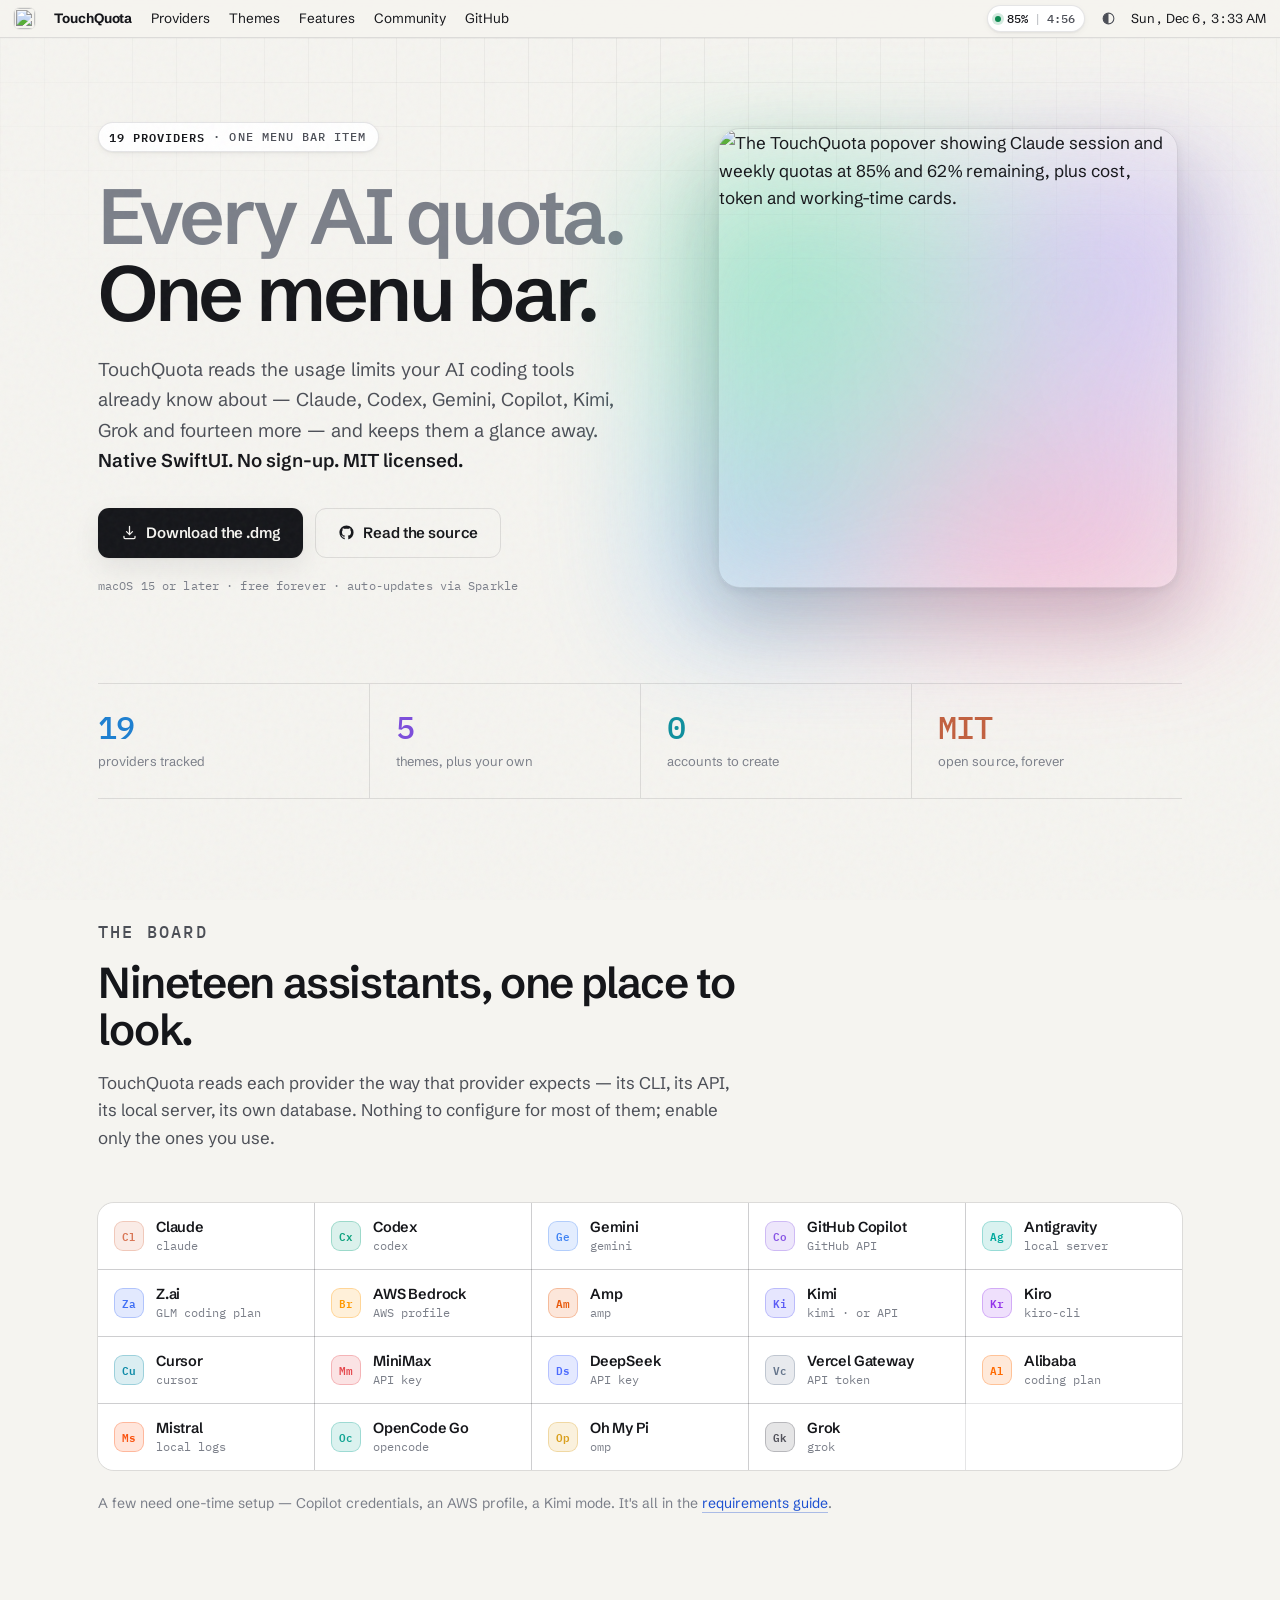
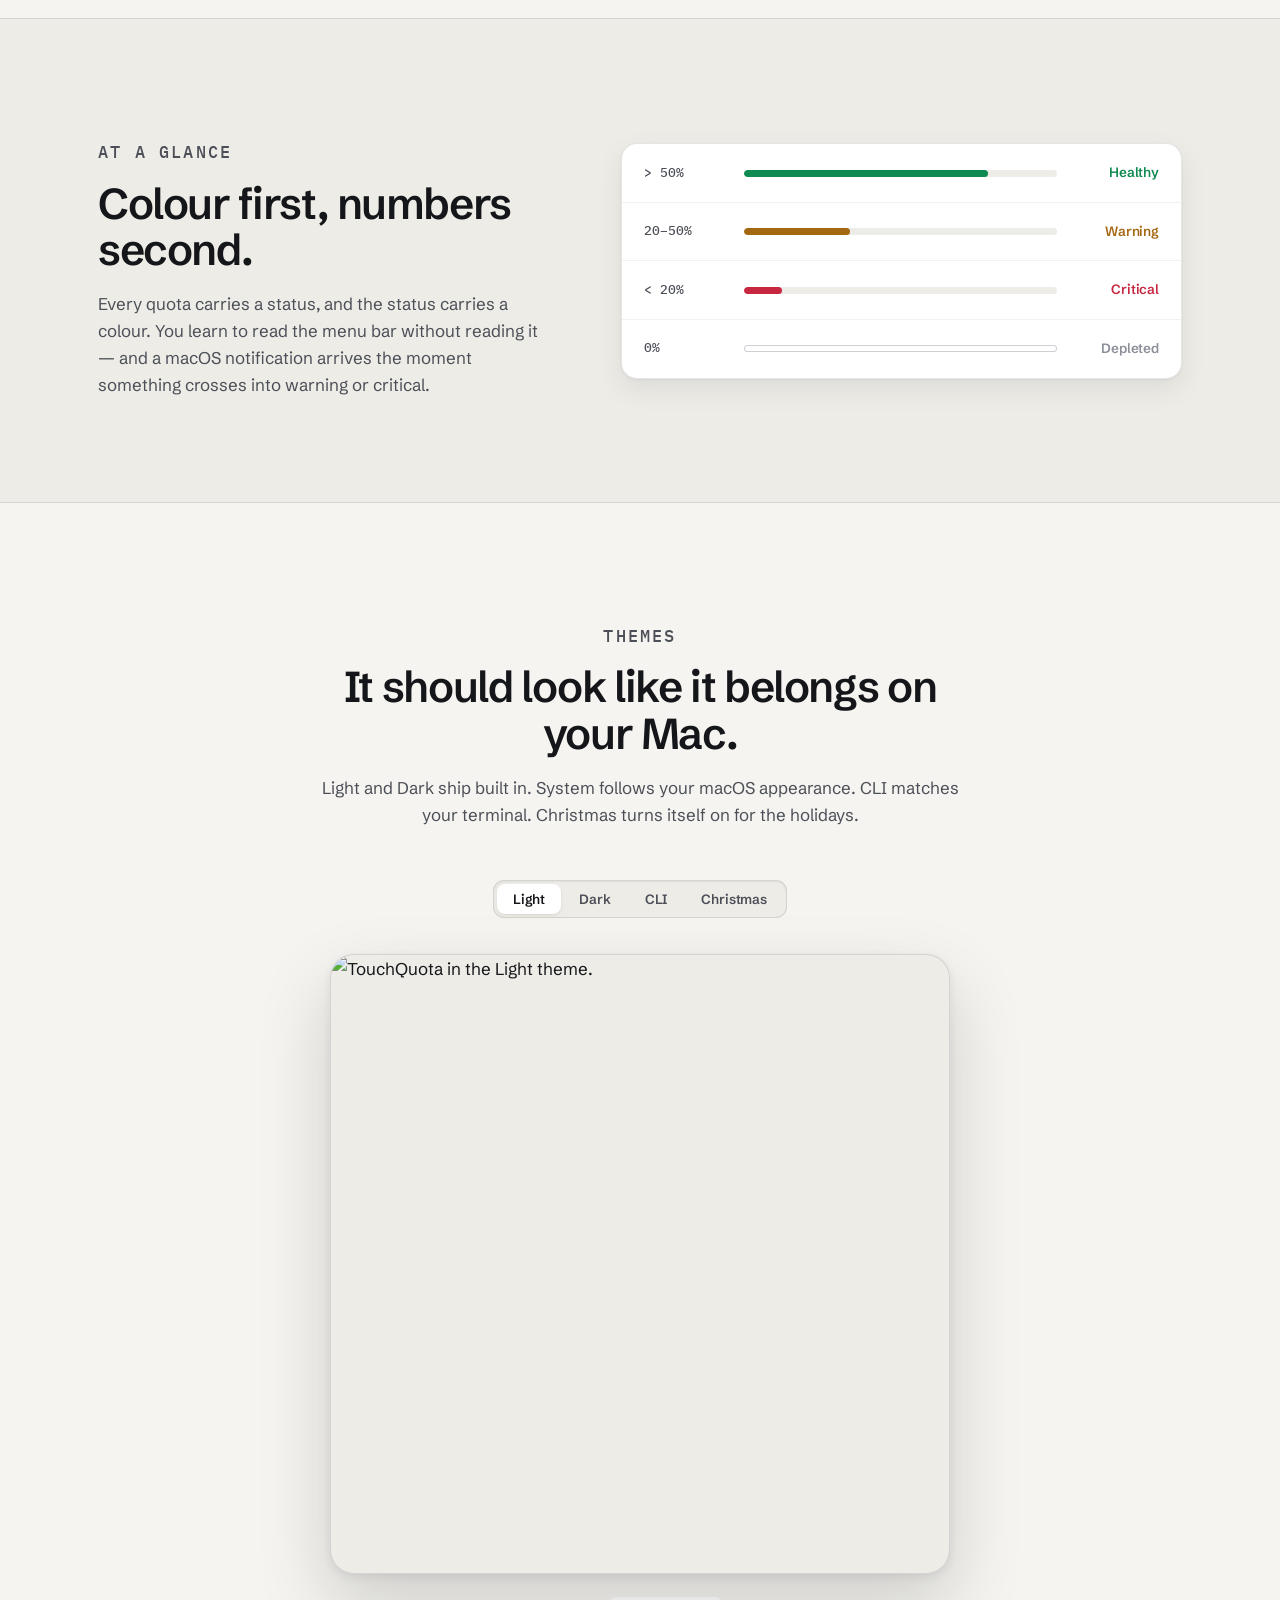
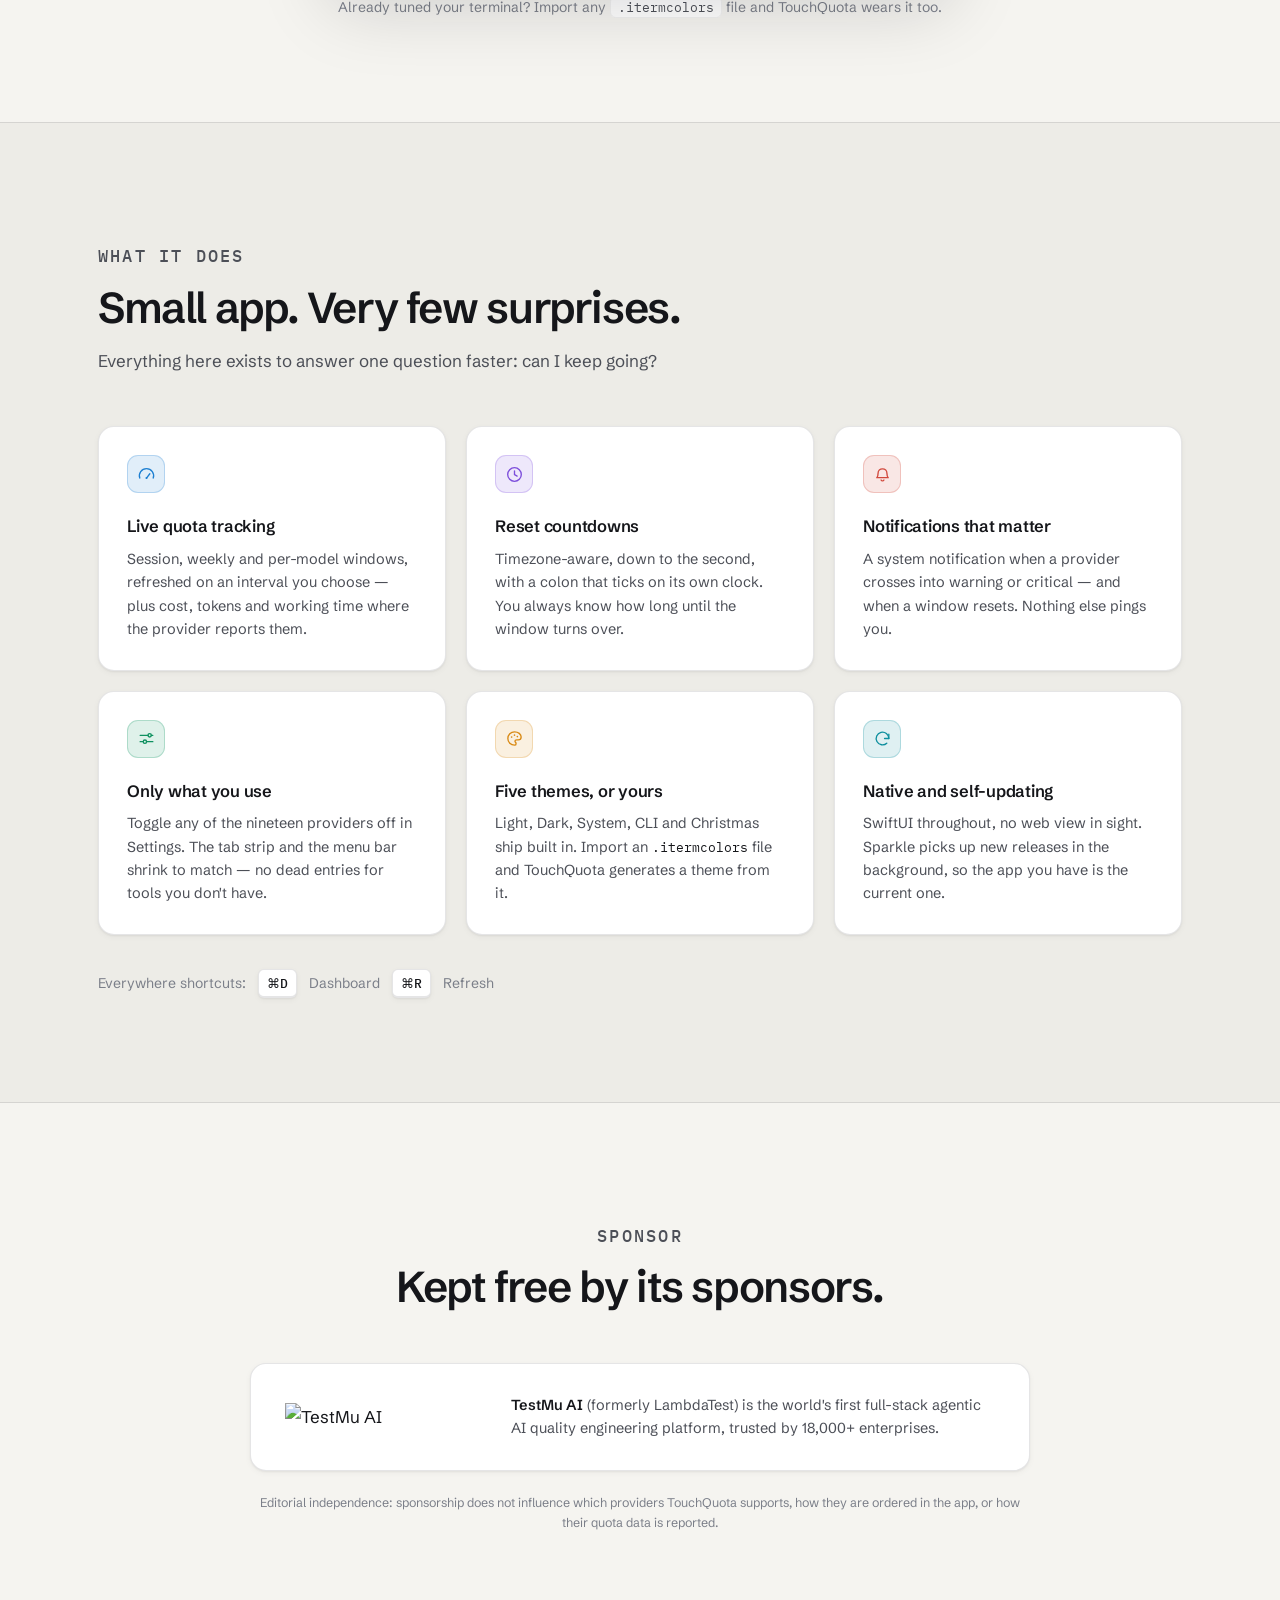
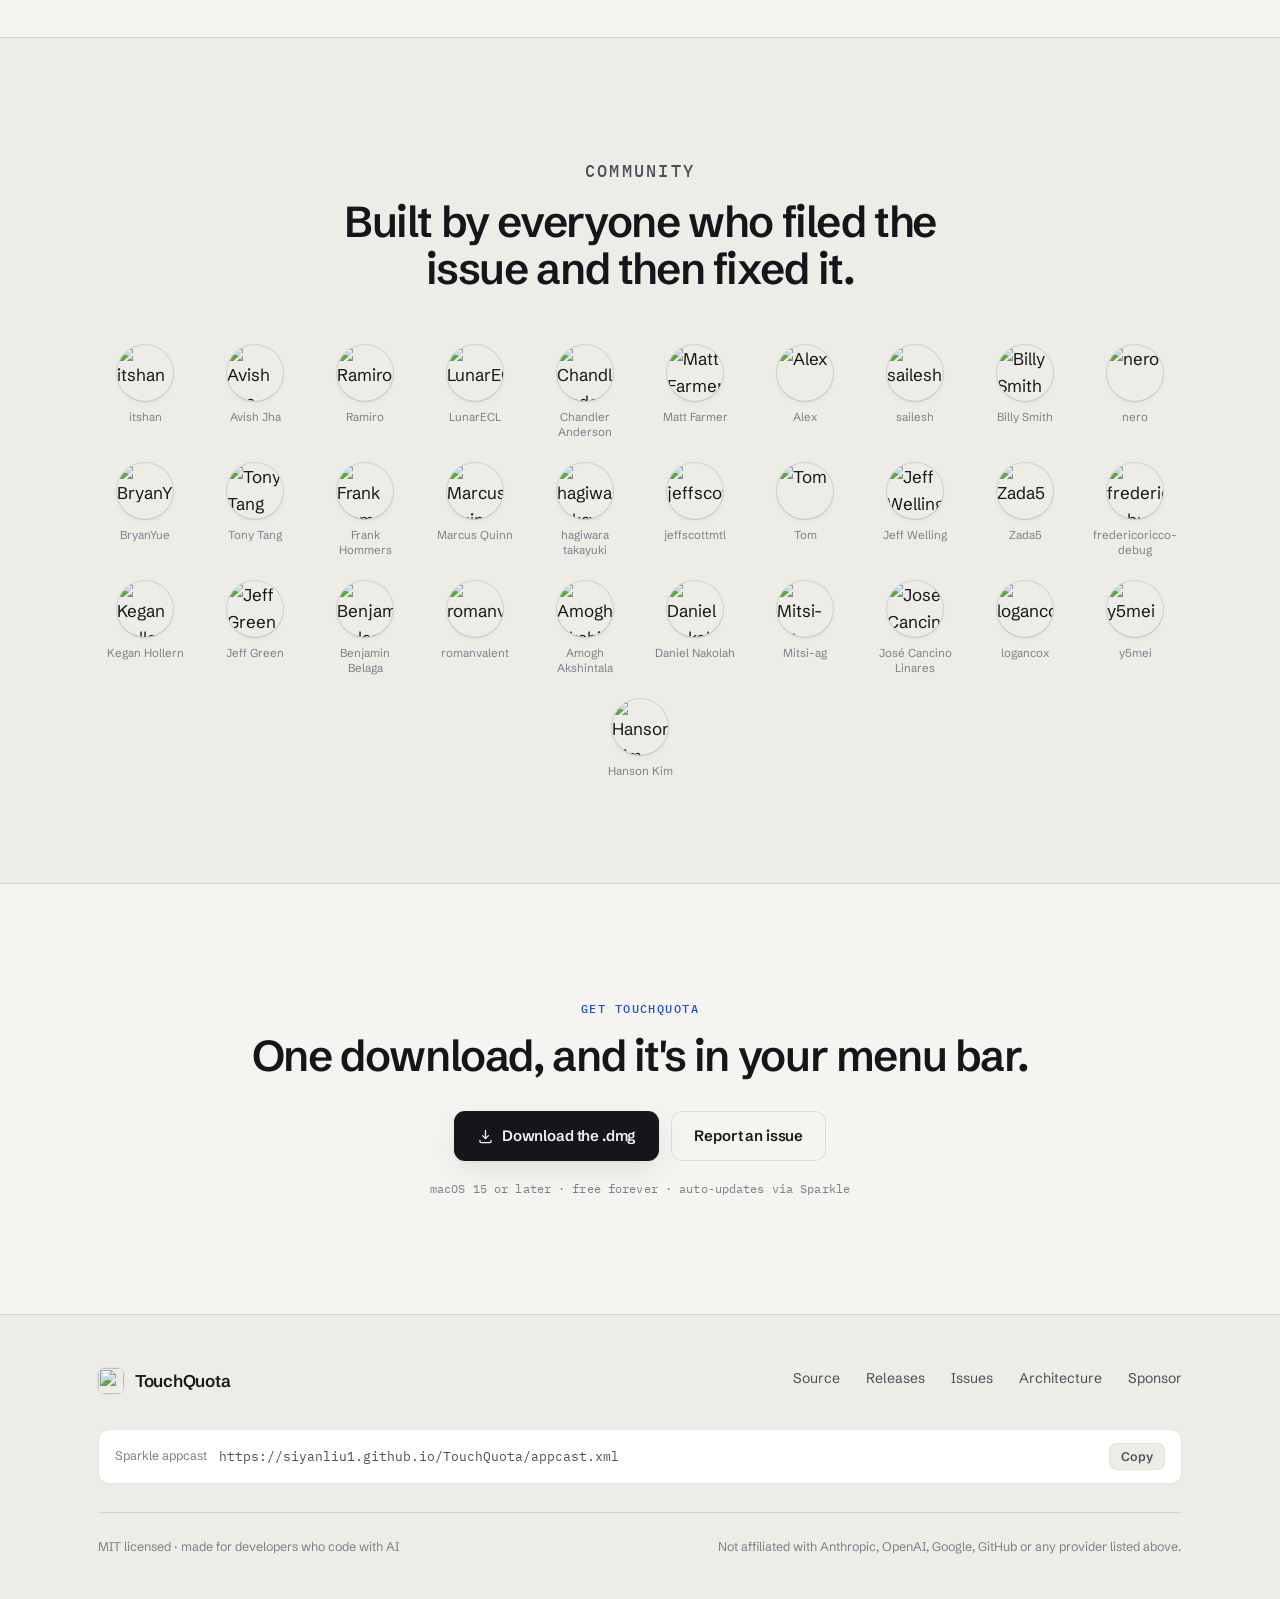
==== commit 5f782761: "docs: stop advertising a TouchQuota Homebrew cask that does not exist The rename turned upstream's w" ====
--- a/docs/index.html
+++ b/docs/index.html
@@ -350,23 +350,6 @@
 
         .lede strong { color: var(--ink); font-weight: 600; }
 
-        /* Install: the terminal line is the primary call to action. */
-        .term {
-            margin-top: 32px;
-            display: flex;
-            align-items: center;
-            gap: 10px;
-            max-width: 430px;
-            padding: 11px 11px 11px 15px;
-            background: var(--surface);
-            border: 1px solid var(--hair);
-            border-radius: 12px;
-            box-shadow: var(--shadow-2);
-        }
-
-        .term .prompt { color: var(--ok); font-family: var(--mono); font-size: 14px; user-select: none; }
-        .term code { flex: 1; min-width: 0; font-size: 14px; text-align: left; color: var(--ink); overflow-x: auto; white-space: nowrap; }
-
         .copy {
             flex-shrink: 0;
             font-family: var(--sans);
@@ -384,7 +367,7 @@
         .copy:hover { color: var(--ink); border-color: var(--hair); }
         .copy[data-copied="1"] { color: var(--ok); border-color: color-mix(in srgb, var(--ok) 40%, transparent); }
 
-        .actions { margin-top: 16px; display: flex; align-items: center; gap: 12px; flex-wrap: wrap; }
+        .actions { margin-top: 32px; display: flex; align-items: center; gap: 12px; flex-wrap: wrap; }
 
         .btn {
             display: inline-flex;
@@ -794,7 +777,6 @@
            ─────────────────────────────────────────────── */
         .cta { text-align: center; padding: 116px 0; }
         .cta h2 { max-width: 18em; margin-inline: auto; }
-        .cta .term { margin-inline: auto; }
         .cta .actions { justify-content: center; }
         .cta .req { text-align: center; }
 
@@ -878,7 +860,6 @@
             .sponsor-card { flex-direction: column; text-align: center; gap: 22px; padding: 28px 22px; }
             .lg-row { grid-template-columns: 74px 1fr; gap: 8px 14px; padding: 16px 18px; }
             .lg-label { grid-column: 2; text-align: left; }
-            .term { max-width: none; }
             .actions .btn { flex: 1 1 auto; justify-content: center; }
             .foot-fine { flex-direction: column; gap: 8px; }
         }
@@ -947,11 +928,6 @@
                     </p>
 
                     <div class="rise" style="--d:0.28s">
-                        <div class="term">
-                            <span class="prompt" aria-hidden="true">$</span>
-                            <code>brew install --cask touchquota</code>
-                            <button class="copy" data-copy="brew install --cask touchquota">Copy</button>
-                        </div>
                         <div class="actions">
                             <a href="https://github.com/siyanliu1/TouchQuota/releases/latest" class="btn btn-primary">
                                 <svg viewBox="0 0 24 24" fill="none" stroke="currentColor" stroke-width="1.8" stroke-linecap="round" stroke-linejoin="round"><path d="M12 3.5v11.5m0 0l-4.2-4.2M12 15l4.2-4.2"/><path d="M4.2 17.6v1.4a1.5 1.5 0 001.5 1.5h12.6a1.5 1.5 0 001.5-1.5v-1.4"/></svg>
@@ -1309,13 +1285,8 @@
     <section class="cta" id="download">
         <div class="wrap">
             <p class="kicker rise">Get TouchQuota</p>
-            <h2 class="rise">One line, and it's in your menu bar.</h2>
+            <h2 class="rise">One download, and it's in your menu bar.</h2>
             <div class="rise">
-                <div class="term">
-                    <span class="prompt" aria-hidden="true">$</span>
-                    <code>brew install --cask touchquota</code>
-                    <button class="copy" data-copy="brew install --cask touchquota">Copy</button>
-                </div>
                 <div class="actions">
                     <a href="https://github.com/siyanliu1/TouchQuota/releases/latest" class="btn btn-primary">
                         <svg viewBox="0 0 24 24" fill="none" stroke="currentColor" stroke-width="1.8" stroke-linecap="round" stroke-linejoin="round"><path d="M12 3.5v11.5m0 0l-4.2-4.2M12 15l4.2-4.2"/><path d="M4.2 17.6v1.4a1.5 1.5 0 001.5 1.5h12.6a1.5 1.5 0 001.5-1.5v-1.4"/></svg>
